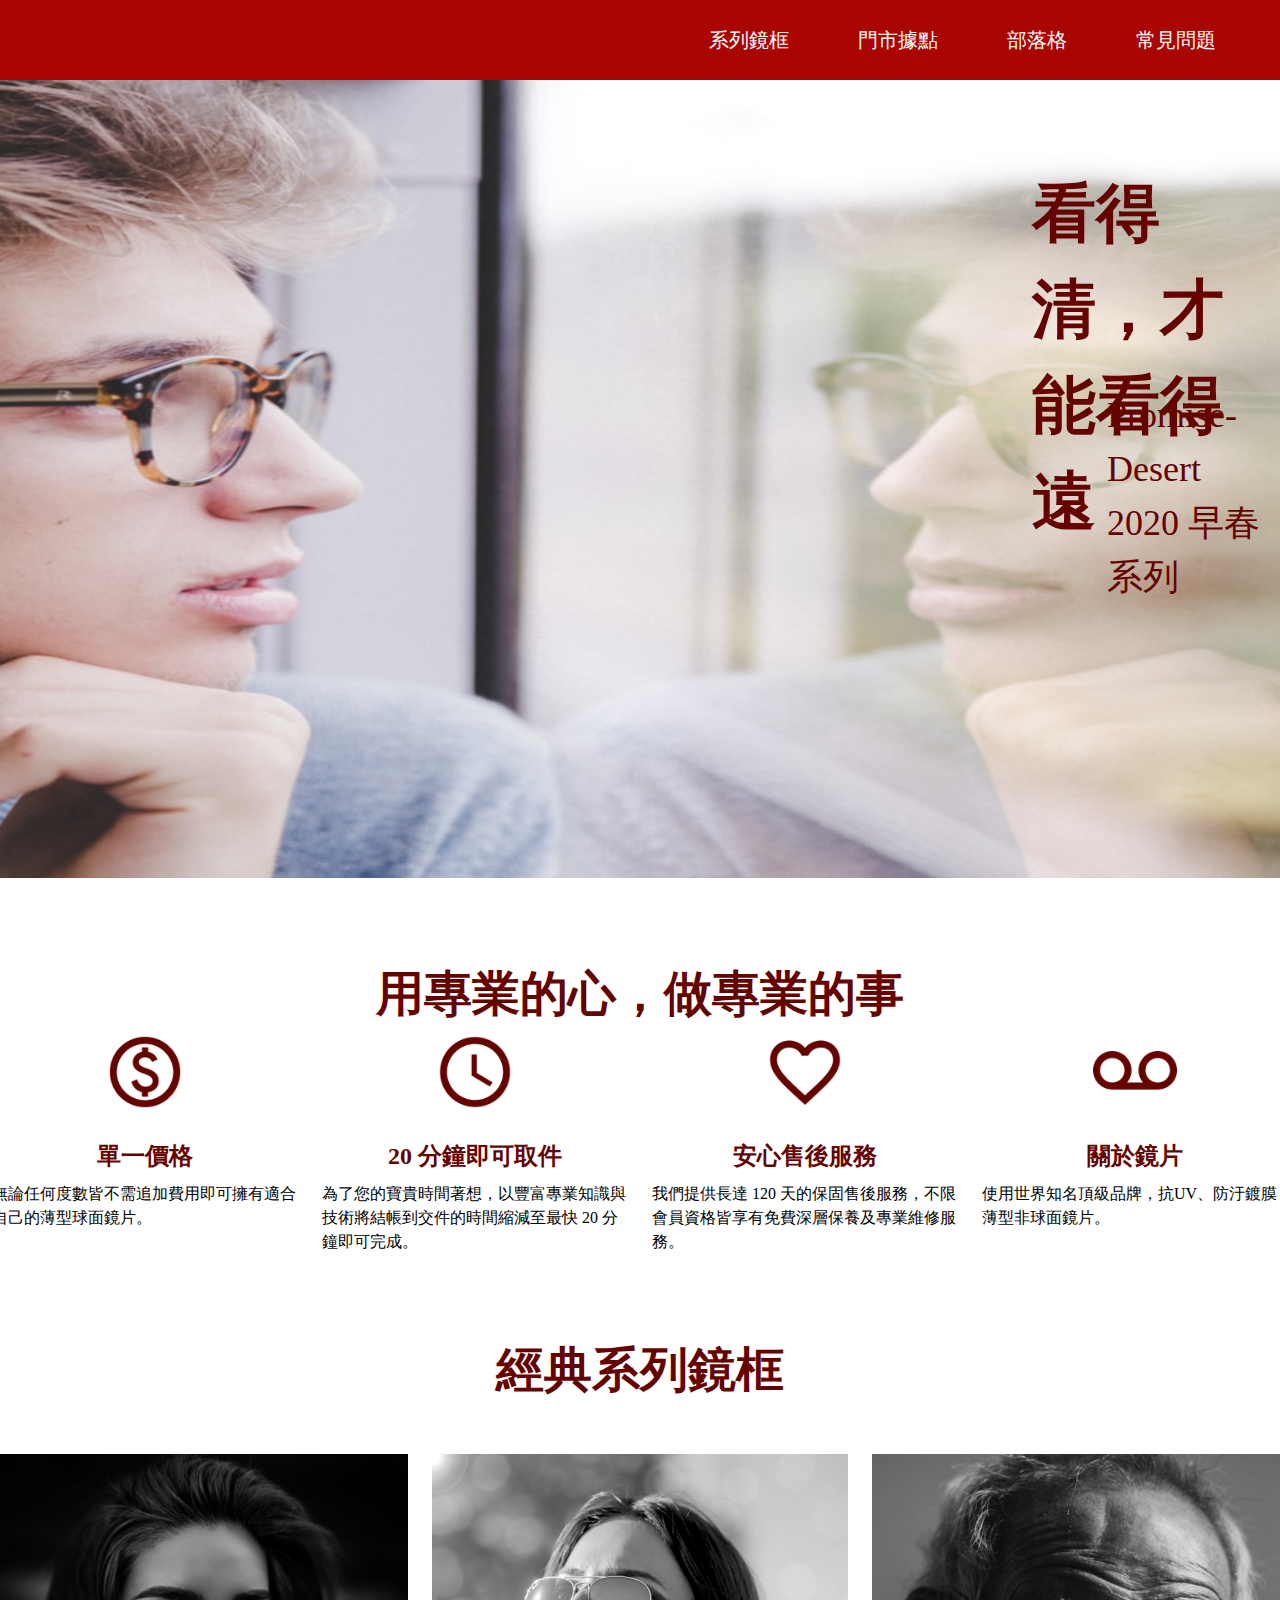
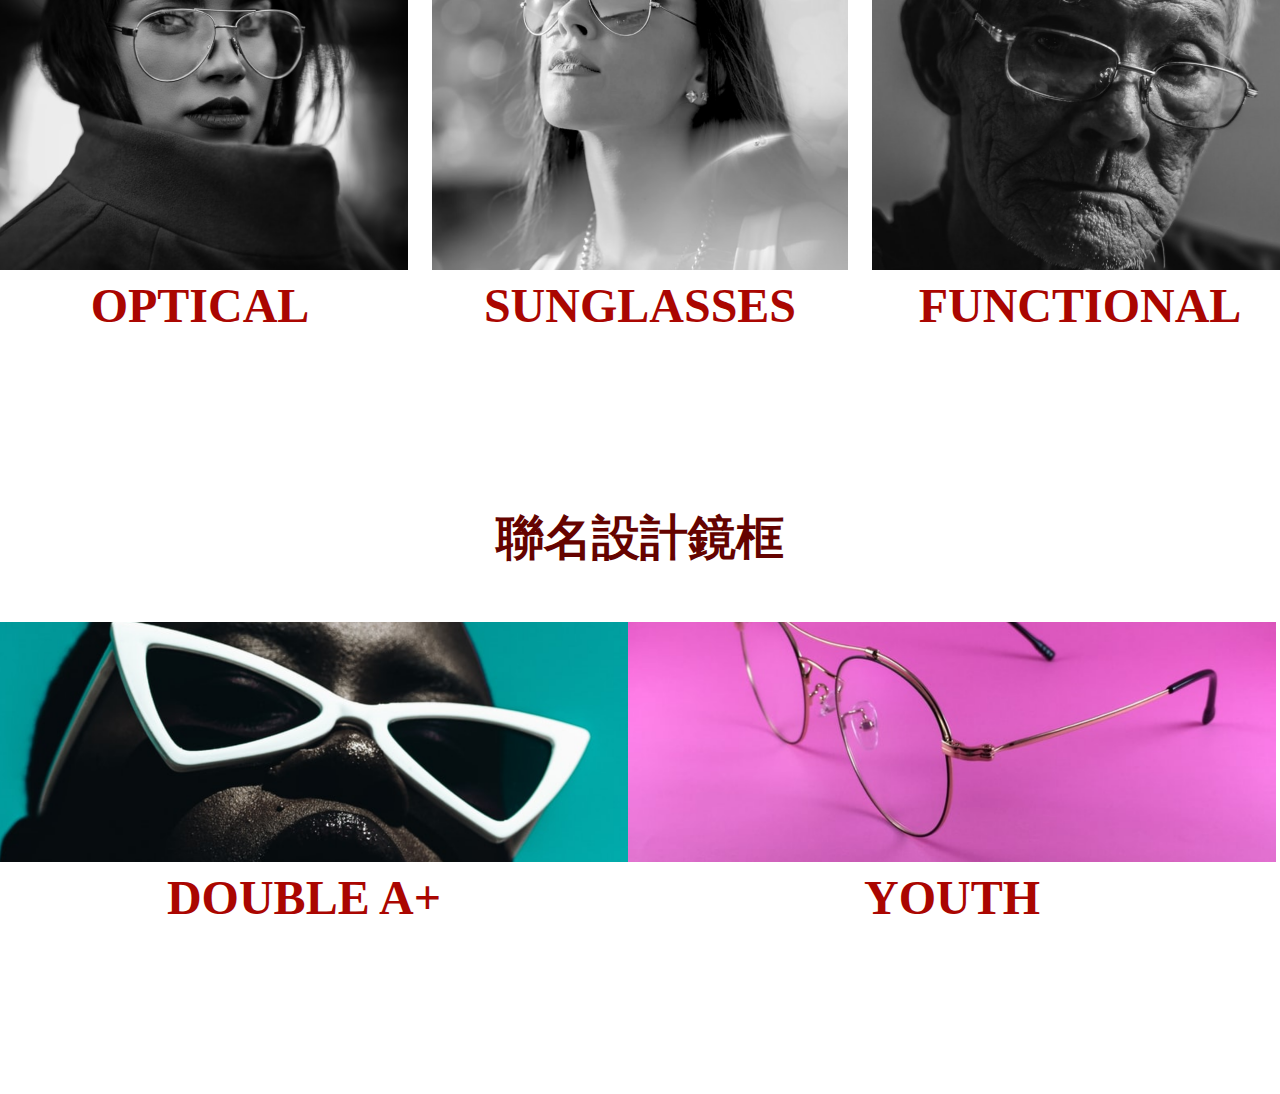
==== index.html @ ea5586e0 "Rename A1093352.html to index.html" ====
<!DOCTYPE html>
<html lang="en">
<head>
    <meta charset="UTF-8">
    <meta http-equiv="X-UA-Compatible" content="IE=edge">
    <meta name="viewport" content="width=device-width, initial-scale=1.0">
    <title>Tablet-Material-Design-Home</title>
    <link rel="stylesheet" href="style.css">
</head>
<body>
    <div class="area1">
        <div class='font1'>
            <p>系列鏡框</p>
            <p>門市據點</p>
            <p>部落格</p>
            <p>常見問題</p>
        </div>    
    </div>
    <div class="area2">
        <img class="img1" src="home-header-sm.png">
        <p class='font2'>Promise-Desert 2020 早春系列</p>
        <p class="font3">看得清，才能看得遠</p>
        <p class="font4">立即購買</p>
    </div>
    <div class="area3">
        <p class="font5">用專業的心，做專業的事</p>
        <div class="area3_1">
            <div class="areabox1">
                <img class="img2" src ="home-section2-1.png">
                <p class="font6">單一價格</p>
                <p class="font7">無論任何度數皆不需追加費用即可擁有適合自己的薄型球面鏡片。</p>
            </div>
            <div class="areabox1">
                <img class="img2" src ="home-section2-2.png">
                <p class="font6">20 分鐘即可取件</p>
                <p class="font7">為了您的寶貴時間著想，以豐富專業知識與技術將結帳到交件的時間縮減至最快 20 分鐘即可完成。</p>
            </div>
            <div class="areabox1">
                <img class="img2" src ="home-section2-3.png">
                <p class="font6">安心售後服務</p>
                <p class="font7">我們提供長達 120 天的保固售後服務，不限會員資格皆享有免費深層保養及專業維修服務。</p>
            </div>
            <div class="areabox1">
                <img class="img2" src ="home-sectioin2-4.png">
                <p class="font6">關於鏡片</p>
                <p class="font7">使用世界知名頂級品牌，抗UV、防汙鍍膜薄型非球面鏡片。</p>
            </div>
        </div>
    <div class="area3">
        <p class="font5">經典系列鏡框</p>
        <div class="area3_1">
            <div class="areabox2">
                <img class="img3" src ="home-section3-1.png">
                <p class="font8">OPTICAL</p>
            </div>
            <div class="areabox2">
                <img class="img3" src ="home-section3-2.png">
                <p class="font8">SUNGLASSES</p>     
            </div>
            <div class="areabox2">
                <img class="img3" src ="home-section3-3.png">
                <p class="font8">FUNCTIONAL</p>
            </div>
        </div>
    </div>
    <div class="area4">
        <p class="font5">聯名設計鏡框</p>
        <div class="area3_1">
            <div class="areabox3">
                <img class="img4" src ="home-section4-1.png">
                <p class="font8">DOUBLE A+</p>
            </div>
            <div class="areabox3">
                <img class="img4" src ="home-section4-2.png">
                <p class="font8">YOUTH</p>     
            </div>
        </div>
    </div>
    </div>
</body>
</html>
---- style.css ----
html, body, div, span, applet, object, iframe,
h1, h2, h3, h4, h5, h6, p, blockquote, pre,
a, abbr, acronym, address, big, cite, code,
del, dfn, em, img, ins, kbd, q, s, samp,
small, strike, strong, sub, sup, tt, var,
b, u, i, center,
dl, dt, dd, ol, ul, li,
fieldset, form, label, legend,
table, caption, tbody, tfoot, thead, tr, th, td,
article, aside, canvas, details, embed, 
figure, figcaption, footer, header, hgroup, 
menu, nav, output, ruby, section, summary,
time, mark, audio, video {
	margin: 0;
	padding: 0;
	border: 0;
	font-size: 100%;
	font: inherit;
	vertical-align: baseline;
}
/* HTML5 display-role reset for older browsers */
article, aside, details, figcaption, figure, 
footer, header, hgroup, menu, nav, section {
	display: block;
}
body {
	line-height: 1;
}
ol, ul {
	list-style: none;
}
blockquote, q {
	quotes: none;
}
blockquote:before, blockquote:after,
q:before, q:after {
	content: '';
	content: none;
}
table {
	border-collapse: collapse;
	border-spacing: 0;
}

.area1{
    background-color: #aa0601;
    display:flex;
    justify-content: flex-end;
	padding-top: 25px;
	padding-bottom: 25px;
}

.box2{
	margin-right: 312px;
}

.font1{
    font-family: '思源黑體 TW';
	font-size: 20px;
	line-height: 30px;
	color: #FFF;
}

.font1 p{
	display:inline;
	padding-right: 64px;
}

.area2{
	display:flex;
	/* flex-direction: column; */
	justify-content: center; 
}

.img1{
	height: 798px;
	width:100%;
	position: relative;
}

.font2{
	color: #650300;
	font-family: '思源黑體 TW';
	font-size: 36px;
	line-height: 54px;
	position: absolute;
	left: 1107px; 
	bottom: 296px;
}

.font3{
	color: #650300;
	font-family: '思源黑體 TW';
	font-size: 64px;
	line-height: 96px;
	font-weight: 600;
	position: absolute;
	left: 1032px; 
	bottom: 350px;
}

.font4{
	color:#FFF;
	font-size: 20px;
	line-height: 30px;
	position: absolute;
	left: 1504px; 
	bottom: 450px;
	width: 80px;
	height: 29px;
	background-color: #aa0601;
}

.area3{
	display: flex;
	flex-direction: column;
	padding-top: 80px;
	align-items: center;
	padding-bottom: 80px;
}

.font5{
	color:#650300;
	font-weight: 600;
	line-height: 72px;
	font-size: 48px;
}
.area3_1{
	display: flex;
	justify-content: center;
	margin-right: 24px;
}

.img2{
	width:83.83px;
	height:83.83px;
	padding-bottom: 24.08px;
}

.areabox1{
	display: flex;
	flex-direction: column;
	width: 306px;
	align-items: center;
	margin-left: 24px;
}

.font6{
	color:#650300;
	font-size: 24px;
	line-height: 36px;
	text-align: center;
	padding-bottom: 8px;
	font-weight: 600;
	font-family: '思源黑體 TW';
}

.font7{
	font-size: 16px;
	line-height: 24px;
	font-family: '思源黑體 TW';
}

.img3{
	margin-top: 48px;
	width: 416px;
	height: 416px;
}

.areabox2{
	display: flex;
	flex-direction: column;
	width: 416px;
	align-items: center;
	margin-left: 24px;
}

.font8{
	color: #aa0601;
	font-size: 48px;
	line-height: 72px;
	font-family: 'Roboto';
	font-weight: 600;
}

.areabox3{
	display: flex;
	flex-direction: column;
	width: 648px;
	align-items: center;
}

.img4{
	margin-top: 48px;
	width: 648px;
	height: 240px;
}

.area4{
	background-image: 'index-bg.png';
	display: flex;
	flex-direction: column;
	padding-top: 80px;
	align-items: center;
	padding-bottom: 80px;
}
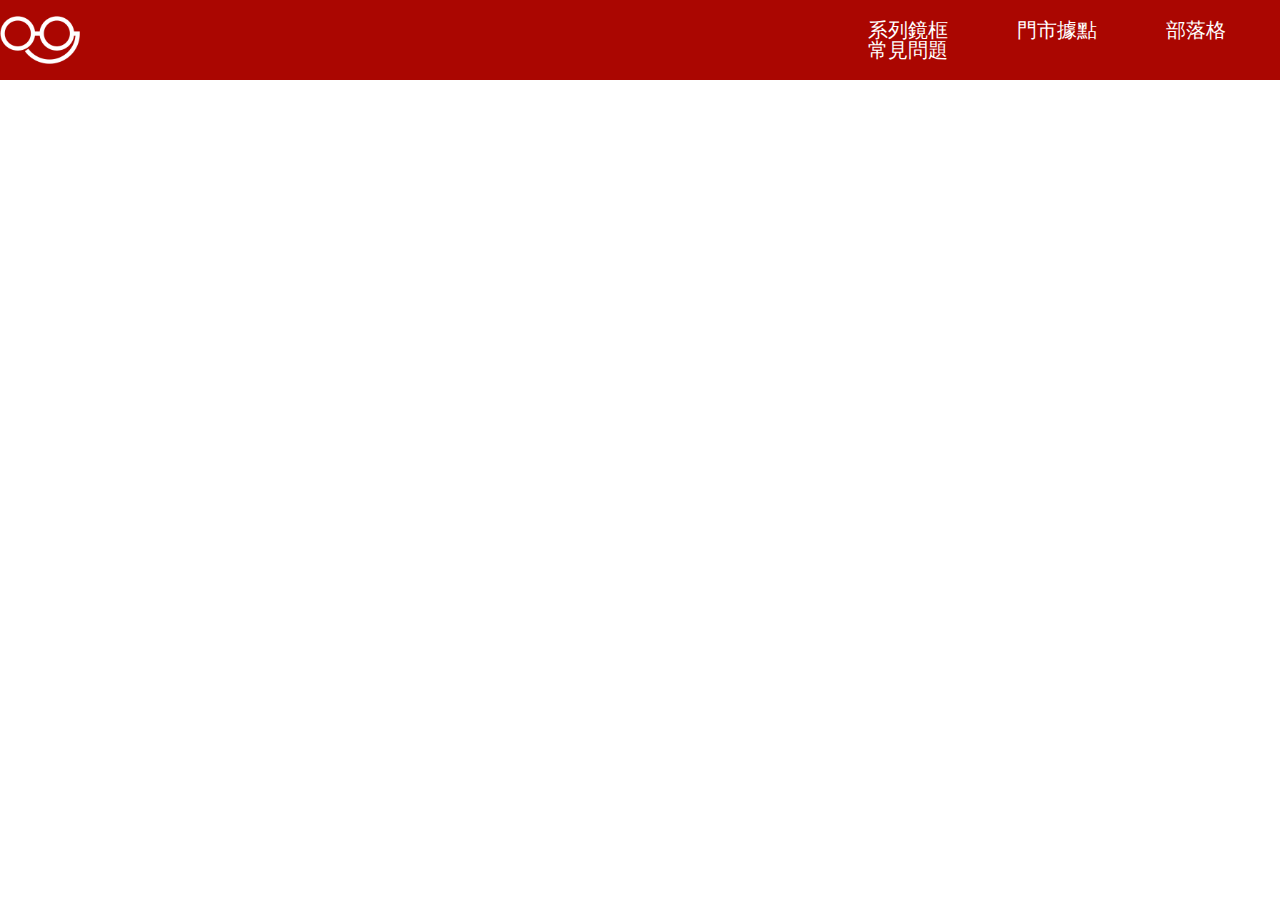
==== commit 0df62444: "update" ====
--- a/index.html
+++ b/index.html
@@ -4,78 +4,23 @@
     <meta charset="UTF-8">
     <meta http-equiv="X-UA-Compatible" content="IE=edge">
     <meta name="viewport" content="width=device-width, initial-scale=1.0">
-    <title>Tablet-Material-Design-Home</title>
+    <title>眼鏡官網</title>
     <link rel="stylesheet" href="style.css">
 </head>
 <body>
-    <div class="area1">
-        <div class='font1'>
-            <p>系列鏡框</p>
-            <p>門市據點</p>
-            <p>部落格</p>
-            <p>常見問題</p>
-        </div>    
-    </div>
-    <div class="area2">
-        <img class="img1" src="home-header-sm.png">
-        <p class='font2'>Promise-Desert 2020 早春系列</p>
-        <p class="font3">看得清，才能看得遠</p>
-        <p class="font4">立即購買</p>
-    </div>
-    <div class="area3">
-        <p class="font5">用專業的心，做專業的事</p>
-        <div class="area3_1">
-            <div class="areabox1">
-                <img class="img2" src ="home-section2-1.png">
-                <p class="font6">單一價格</p>
-                <p class="font7">無論任何度數皆不需追加費用即可擁有適合自己的薄型球面鏡片。</p>
-            </div>
-            <div class="areabox1">
-                <img class="img2" src ="home-section2-2.png">
-                <p class="font6">20 分鐘即可取件</p>
-                <p class="font7">為了您的寶貴時間著想，以豐富專業知識與技術將結帳到交件的時間縮減至最快 20 分鐘即可完成。</p>
-            </div>
-            <div class="areabox1">
-                <img class="img2" src ="home-section2-3.png">
-                <p class="font6">安心售後服務</p>
-                <p class="font7">我們提供長達 120 天的保固售後服務，不限會員資格皆享有免費深層保養及專業維修服務。</p>
-            </div>
-            <div class="areabox1">
-                <img class="img2" src ="home-sectioin2-4.png">
-                <p class="font6">關於鏡片</p>
-                <p class="font7">使用世界知名頂級品牌，抗UV、防汙鍍膜薄型非球面鏡片。</p>
+   <div class="wrap">
+        <div class="area1">
+            <div class="area1_box">
+                <img src="img/logo-white.png">
+                <ul>
+                    <li>系列鏡框</li>
+                    <li>門市據點</li>
+                    <li>部落格</li>
+                    <li>常見問題</li>
+                </ul>
             </div>
         </div>
-    <div class="area3">
-        <p class="font5">經典系列鏡框</p>
-        <div class="area3_1">
-            <div class="areabox2">
-                <img class="img3" src ="home-section3-1.png">
-                <p class="font8">OPTICAL</p>
-            </div>
-            <div class="areabox2">
-                <img class="img3" src ="home-section3-2.png">
-                <p class="font8">SUNGLASSES</p>     
-            </div>
-            <div class="areabox2">
-                <img class="img3" src ="home-section3-3.png">
-                <p class="font8">FUNCTIONAL</p>
-            </div>
-        </div>
-    </div>
-    <div class="area4">
-        <p class="font5">聯名設計鏡框</p>
-        <div class="area3_1">
-            <div class="areabox3">
-                <img class="img4" src ="home-section4-1.png">
-                <p class="font8">DOUBLE A+</p>
-            </div>
-            <div class="areabox3">
-                <img class="img4" src ="home-section4-2.png">
-                <p class="font8">YOUTH</p>     
-            </div>
-        </div>
-    </div>
-    </div>
+   </div>
 </body>
-</html>
+
+</html>--- a/style.css
+++ b/style.css
@@ -42,165 +42,76 @@
 	border-spacing: 0;
 }
 
+img{
+	width: 100%;
+	height: auto;
+}
+
+@font-face{
+    font-family: NotoSansTC-Regular;
+    src: url('/font/NotoSansTC-Regular.otf');
+}
+
+@font-face{
+    font-family: NotoSansTC-Bold;
+    src: url('/font/NotoSansTC-Bold.otf');
+}
+
+@font-face{
+    font-family: NotoSansTC-Medium;
+    src: url('/font/NotoSansTC-Medium.otf');
+}
+
+@font-face{
+    font-family: Roboto-BlackItalic;
+    src: url('/font/Roboto-BlackItalic.ttf');
+}
+
+.wrap{
+	max-width: 100%;
+    display: flex;
+    flex-direction: column;
+}
+
+@media (max-width: 768px) {
+	.area1 img{
+        padding-right: 124px;
+    }
+}
+
+@media (max-width: 365px) {
+    .img1{
+		background: url(home-header-sm.png);
+	}
+    .area1_box{
+        display:none;
+    }
+}
+
 .area1{
     background-color: #aa0601;
+	font-family: NotoSansTC-Regular;
+    font-size:20px;
     display:flex;
-    justify-content: flex-end;
-	padding-top: 25px;
-	padding-bottom: 25px;
+    align-items: center;
+    justify-content: center;
+    color:#FFF;
+    height: 80px;
 }
 
-.box2{
-	margin-right: 312px;
+.area1_box{
+    display:flex;
+    justify-content: space-between;
+    align-items: center;
 }
 
-.font1{
-    font-family: '思源黑體 TW';
-	font-size: 20px;
-	line-height: 30px;
-	color: #FFF;
+.area1 li{
+    display: inline;
+    padding-left: 64px;
 }
 
-.font1 p{
-	display:inline;
-	padding-right: 64px;
-}
-
-.area2{
-	display:flex;
-	/* flex-direction: column; */
-	justify-content: center; 
-}
-
-.img1{
-	height: 798px;
-	width:100%;
-	position: relative;
-}
-
-.font2{
-	color: #650300;
-	font-family: '思源黑體 TW';
-	font-size: 36px;
-	line-height: 54px;
-	position: absolute;
-	left: 1107px; 
-	bottom: 296px;
-}
-
-.font3{
-	color: #650300;
-	font-family: '思源黑體 TW';
-	font-size: 64px;
-	line-height: 96px;
-	font-weight: 600;
-	position: absolute;
-	left: 1032px; 
-	bottom: 350px;
-}
-
-.font4{
-	color:#FFF;
-	font-size: 20px;
-	line-height: 30px;
-	position: absolute;
-	left: 1504px; 
-	bottom: 450px;
-	width: 80px;
-	height: 29px;
-	background-color: #aa0601;
-}
-
-.area3{
-	display: flex;
-	flex-direction: column;
-	padding-top: 80px;
-	align-items: center;
-	padding-bottom: 80px;
-}
-
-.font5{
-	color:#650300;
-	font-weight: 600;
-	line-height: 72px;
-	font-size: 48px;
-}
-.area3_1{
-	display: flex;
-	justify-content: center;
-	margin-right: 24px;
-}
-
-.img2{
-	width:83.83px;
-	height:83.83px;
-	padding-bottom: 24.08px;
-}
-
-.areabox1{
-	display: flex;
-	flex-direction: column;
-	width: 306px;
-	align-items: center;
-	margin-left: 24px;
-}
-
-.font6{
-	color:#650300;
-	font-size: 24px;
-	line-height: 36px;
-	text-align: center;
-	padding-bottom: 8px;
-	font-weight: 600;
-	font-family: '思源黑體 TW';
-}
-
-.font7{
-	font-size: 16px;
-	line-height: 24px;
-	font-family: '思源黑體 TW';
-}
-
-.img3{
-	margin-top: 48px;
-	width: 416px;
-	height: 416px;
-}
-
-.areabox2{
-	display: flex;
-	flex-direction: column;
-	width: 416px;
-	align-items: center;
-	margin-left: 24px;
-}
-
-.font8{
-	color: #aa0601;
-	font-size: 48px;
-	line-height: 72px;
-	font-family: 'Roboto';
-	font-weight: 600;
-}
-
-.areabox3{
-	display: flex;
-	flex-direction: column;
-	width: 648px;
-	align-items: center;
-}
-
-.img4{
-	margin-top: 48px;
-	width: 648px;
-	height: 240px;
-}
-
-.area4{
-	background-image: 'index-bg.png';
-	display: flex;
-	flex-direction: column;
-	padding-top: 80px;
-	align-items: center;
-	padding-bottom: 80px;
+.area1 img{
+    width: 80px;
+    height: 48.57px;
+    padding-right: 724px;
 }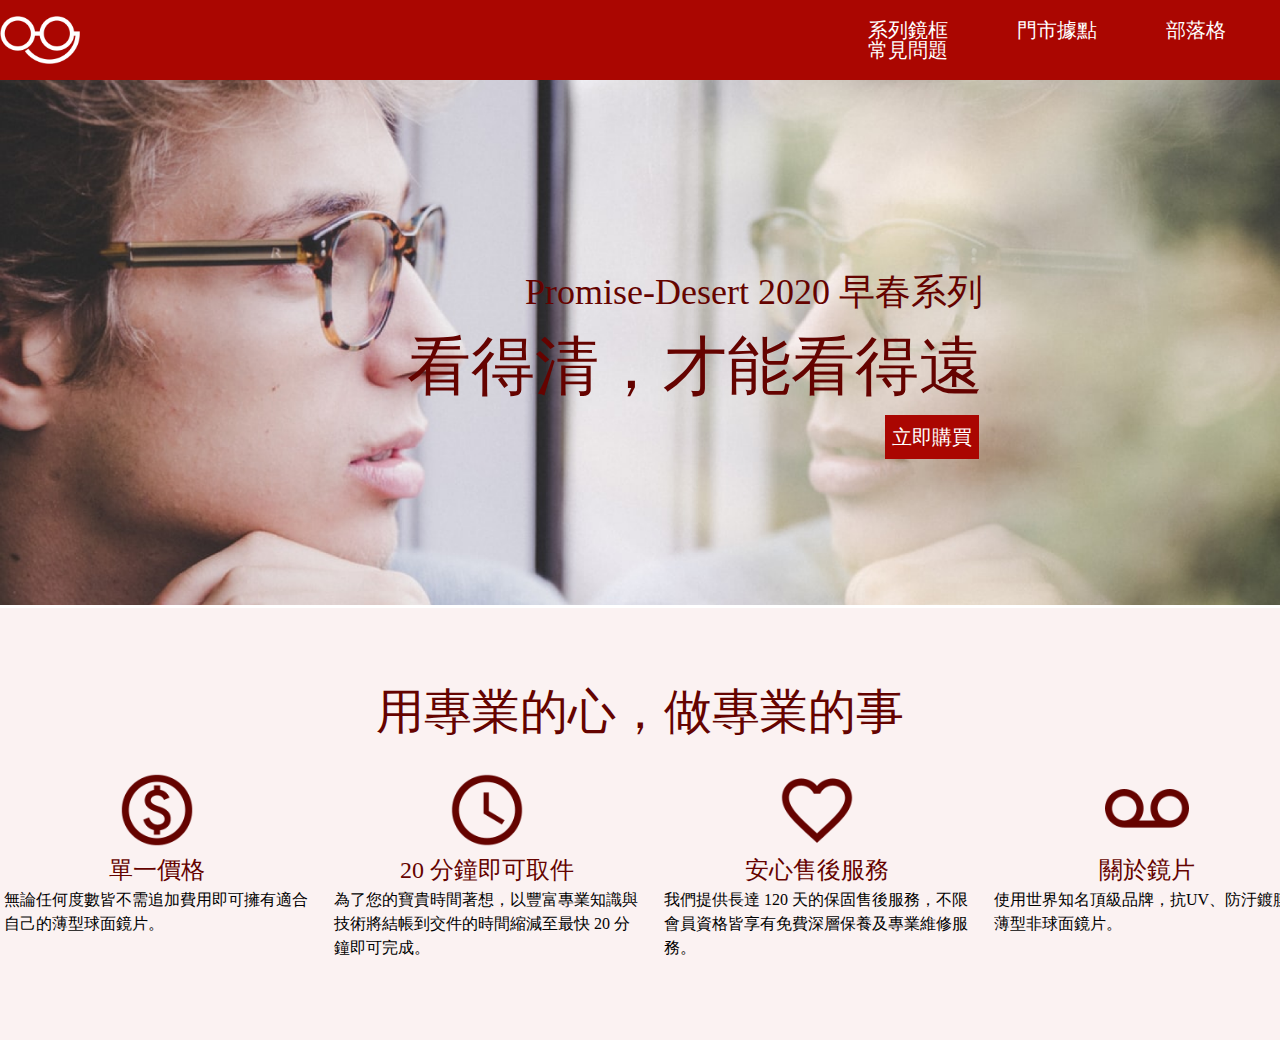
==== commit ee33d6ab: "update" ====
--- a/index.html
+++ b/index.html
@@ -20,6 +20,53 @@
                 </ul>
             </div>
         </div>
+        <div class="home_header">
+            <img src="img/home-header.png">
+            <div class="header_textBox">
+                <ul>
+                    <li class="font1">Promise-Desert 2020 早春系列</li>
+                    <li class="font2">看得清，才能看得遠</li>
+                    <li class="font3">立即購買</li>
+                </ul>
+            </div>
+        </div>
+        <div class="area2">
+            <p class="title">用專業的心，做專業的事</p> 
+            <ul>
+                <div class="area2_box">
+                    <li>
+                        <div class="area2_sBox"> 
+                            <img src='img/home-section2-1.png'>
+                            <p class="title">單一價格</p>
+                            <p class="discription">無論任何度數皆不需追加費用即可擁有適合自己的薄型球面鏡片。</p>
+                        </div>  
+                    </li>
+                    <li>
+                        <div class="area2_sBox"> 
+                            <img src='img/home-section2-2.png'>
+                            <p class="title">20 分鐘即可取件</p>
+                            <p class="discription">為了您的寶貴時間著想，以豐富專業知識與技術將結帳到交件的時間縮減至最快 20 分鐘即可完成。</p>
+                        </div>
+                    </li>
+                    <li>
+                        <div class="area2_sBox"> 
+                            <img src='img/home-section2-3.png'>
+                            <p class="title">安心售後服務</p>
+                            <p class="discription">我們提供長達 120 天的保固售後服務，不限會員資格皆享有免費深層保養及專業維修服務。</p> 
+                        </div>
+                    </li>
+                    <li>
+                        <div class="area2_sBox"> 
+                            <img src='img/home-section2-4.png'>
+                            <p class="title">關於鏡片</p>
+                            <p class="discription">使用世界知名頂級品牌，抗UV、防汙鍍膜薄型非球面鏡片。</p> 
+                        </div>
+                    </li>
+                </div>
+            </ul>
+        </div>
+
+
    </div>
 </body>
 
--- a/style.css
+++ b/style.css
@@ -71,28 +71,34 @@
 	max-width: 100%;
     display: flex;
     flex-direction: column;
+    margin: auto 0;
 }
 
 @media (max-width: 768px) {
 	.area1 img{
         padding-right: 124px;
     }
+    .area1_box li{
+        display:none;
+    }
 }
 
 @media (max-width: 365px) {
     .img1{
 		background: url(home-header-sm.png);
 	}
-    .area1_box{
+    .area1_box li{
         display:none;
     }
 }
 
 .area1{
+    width: 100%;
     background-color: #aa0601;
 	font-family: NotoSansTC-Regular;
     font-size:20px;
     display:flex;
+    flex-direction: row;
     align-items: center;
     justify-content: center;
     color:#FFF;
@@ -114,4 +120,98 @@
     width: 80px;
     height: 48.57px;
     padding-right: 724px;
-}+}
+
+.home_header{
+    position: relative;
+}
+
+.header_textBox{
+    position: absolute;
+    color: #FFF;
+    top:35%;
+    right: 23.21%;
+    text-align: end;
+}
+
+.header_textBox .font1{
+	font-family: NotoSansTC-Regular;
+    font-size: 36px;
+    color:#650300;
+    line-height: 54px;
+}
+
+.header_textBox .font2{
+    font-family: NotoSansTC-Bold;
+    font-size:64px;
+    line-height: 96px;
+    color:#650300;
+}
+
+.font3{
+    font-family: NotoSansTC-Medium;
+    font-size:20px;
+    line-height: 30px;
+    color:#FFF;
+    border: 1px solid #AA0601;
+    width:fit-content;
+    background-color: #AA0601;
+    padding: 6px;
+    margin-left:83%
+}
+
+.title{
+    font-family: NotoSansTC-Bold;
+    color:#650300;
+    font-size:48px;
+}
+
+.area2{
+    background-color: #FBF2F2;
+    display: flex;
+    flex-direction: column;
+    justify-content: center;
+    align-items: center;
+    padding-top: 80px;
+    padding-bottom: 80px;
+}
+
+.area2 li{
+    display: inline;
+}
+
+.area2_box{
+    display: flex;
+    justify-content: center;
+    padding-left: 312px;
+    padding-right: 312px;
+}
+
+.area2_sBox{
+    display: flex;
+    flex-direction: column;
+    align-items: center;
+    margin-left: 24px;
+    width: 306px;
+}
+
+.area2 ul{
+    padding-top: 32.08px;
+}
+
+.area2_sBox img{
+    width: 83.83px;
+    height: 83.83px;
+}
+
+.area2_sBox .title{
+    font-size: 24px;
+    line-height: 36px;
+}
+
+.discription{
+    font-family: NotoSansTC-Regular;
+    font-size: 16px;
+    line-height: 24px;
+}
+
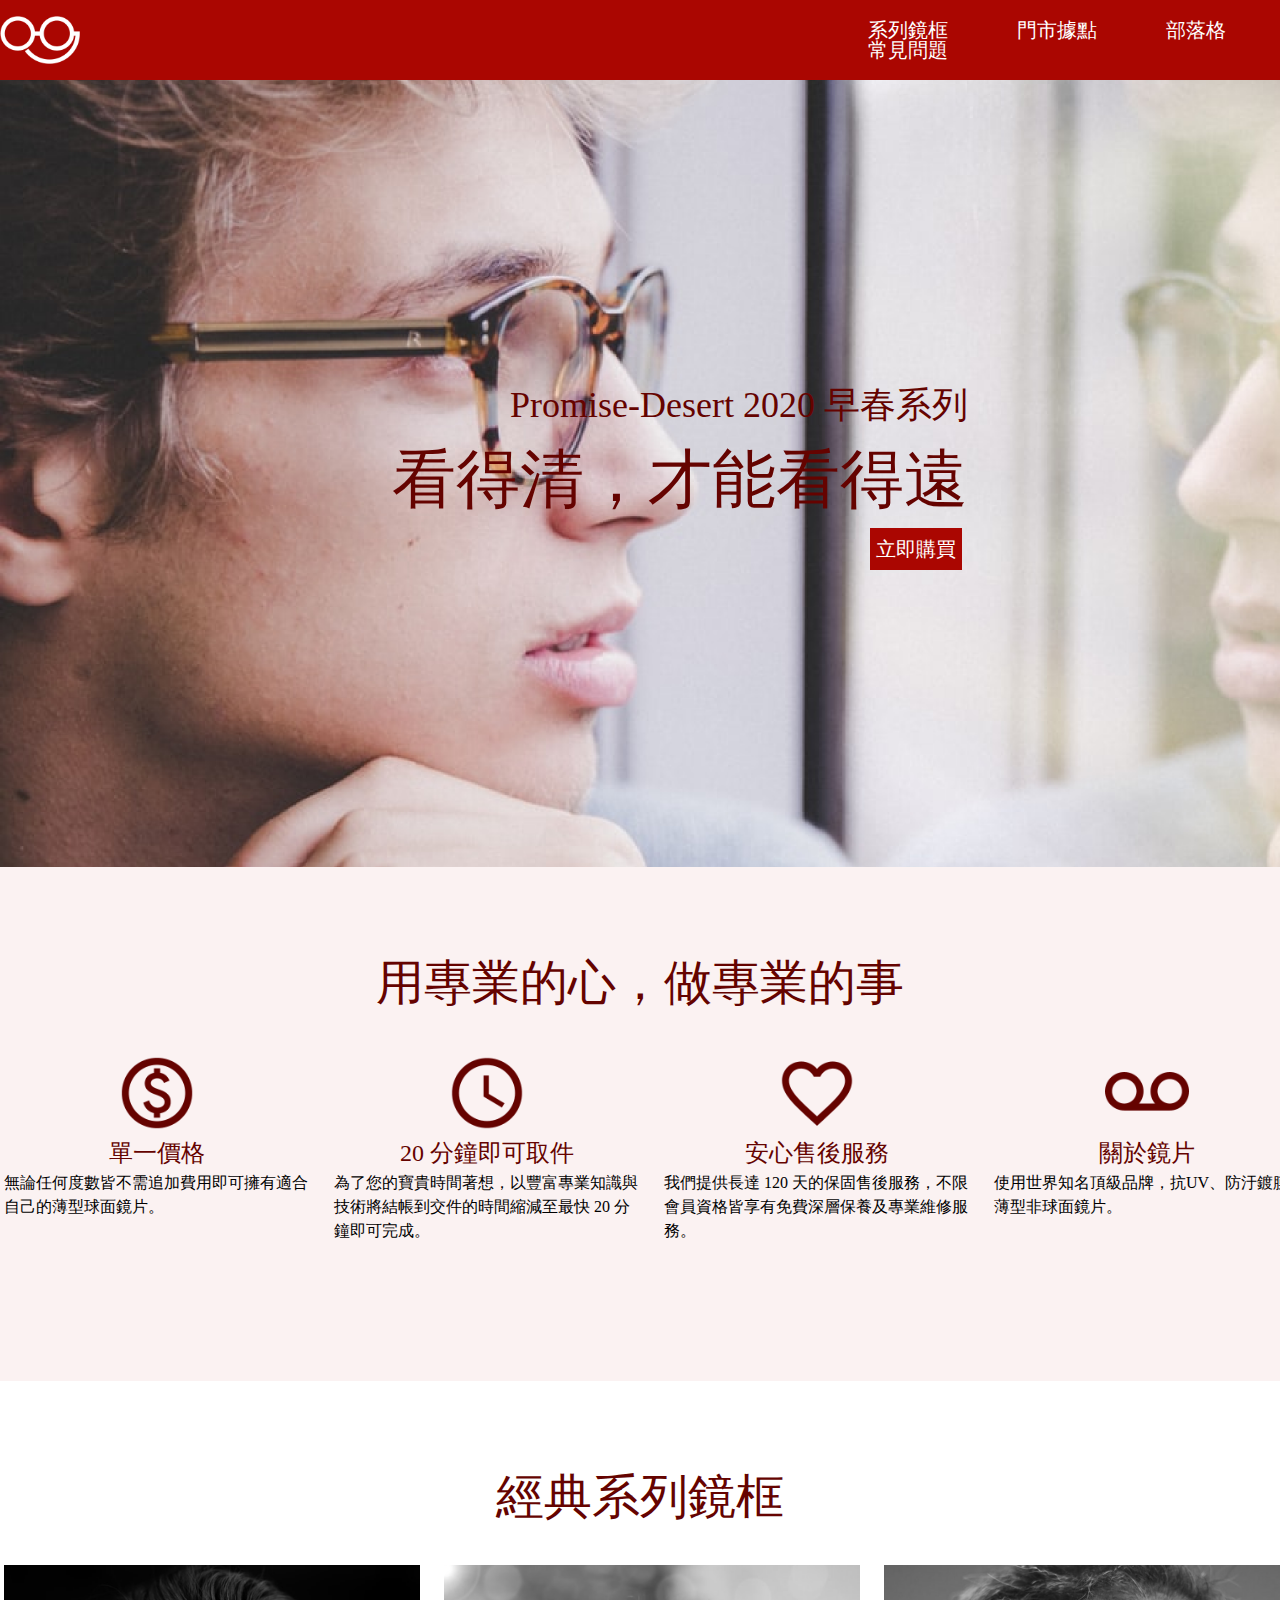
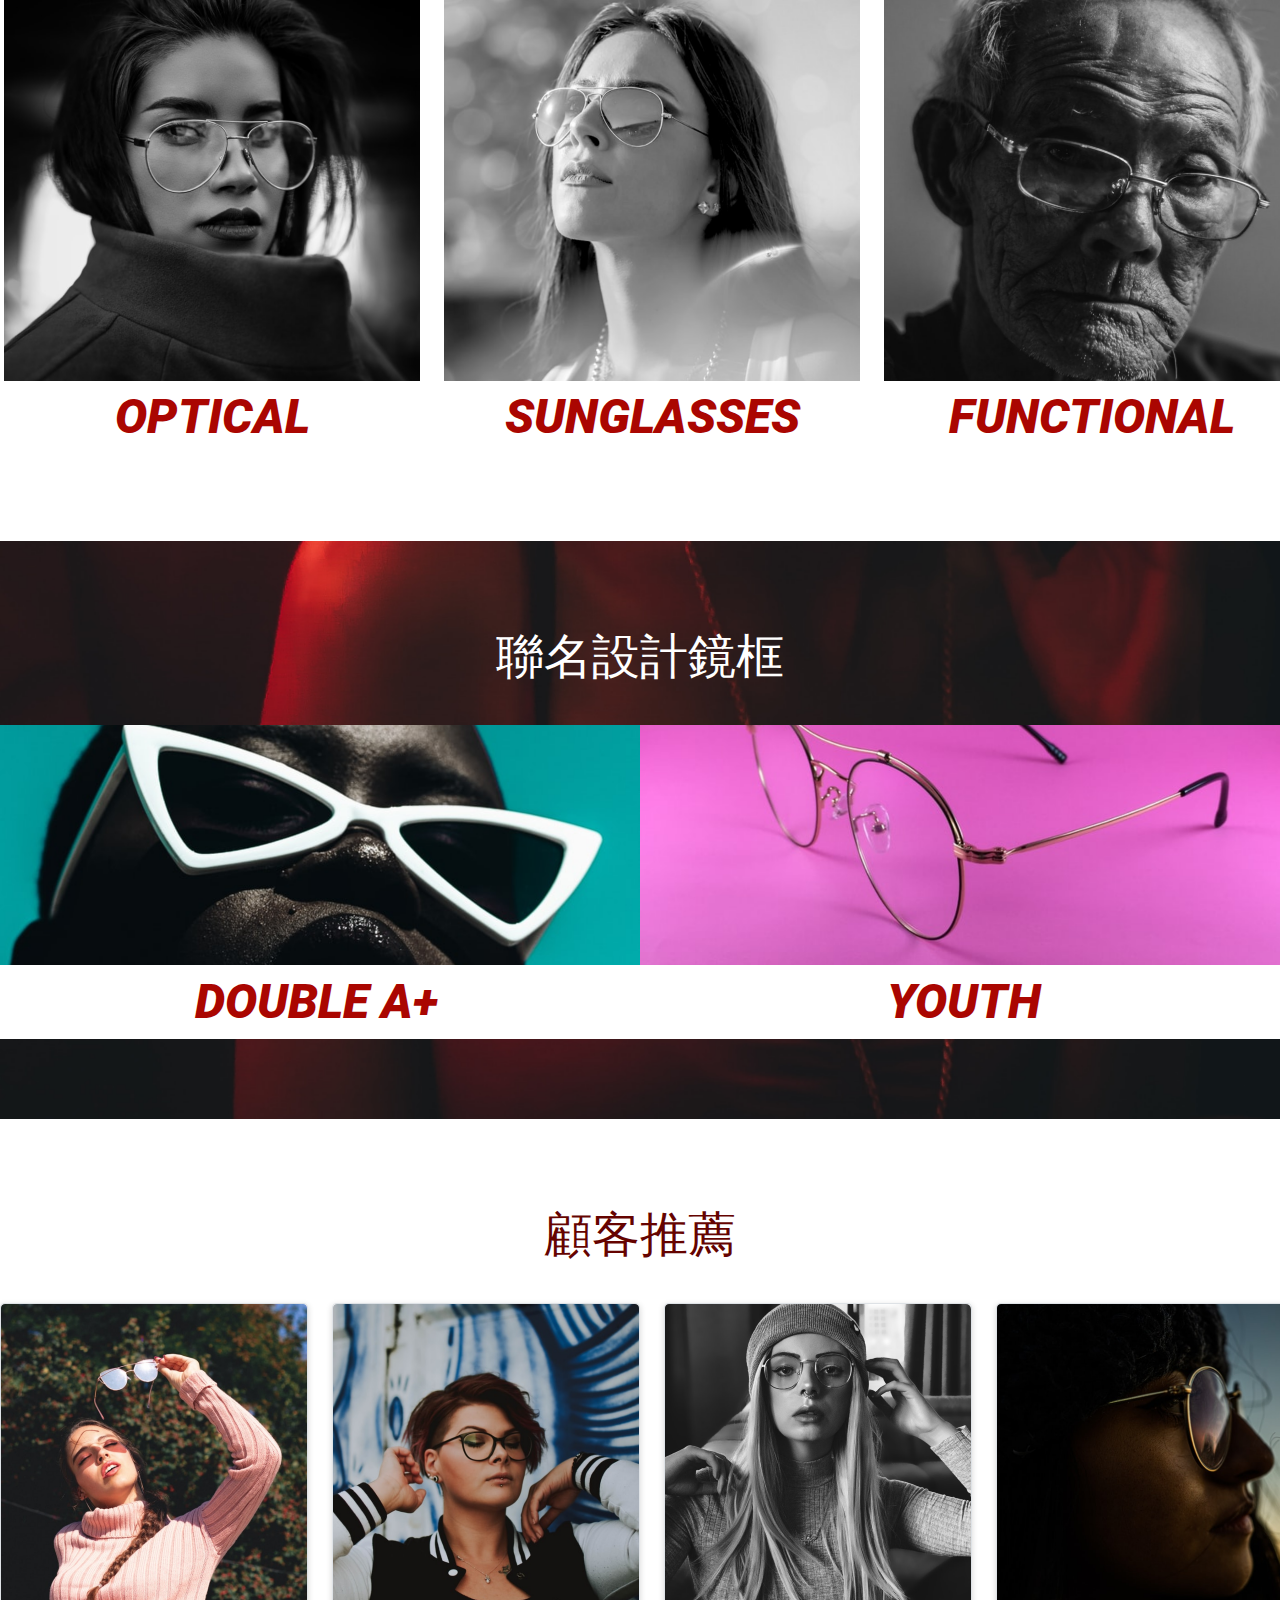
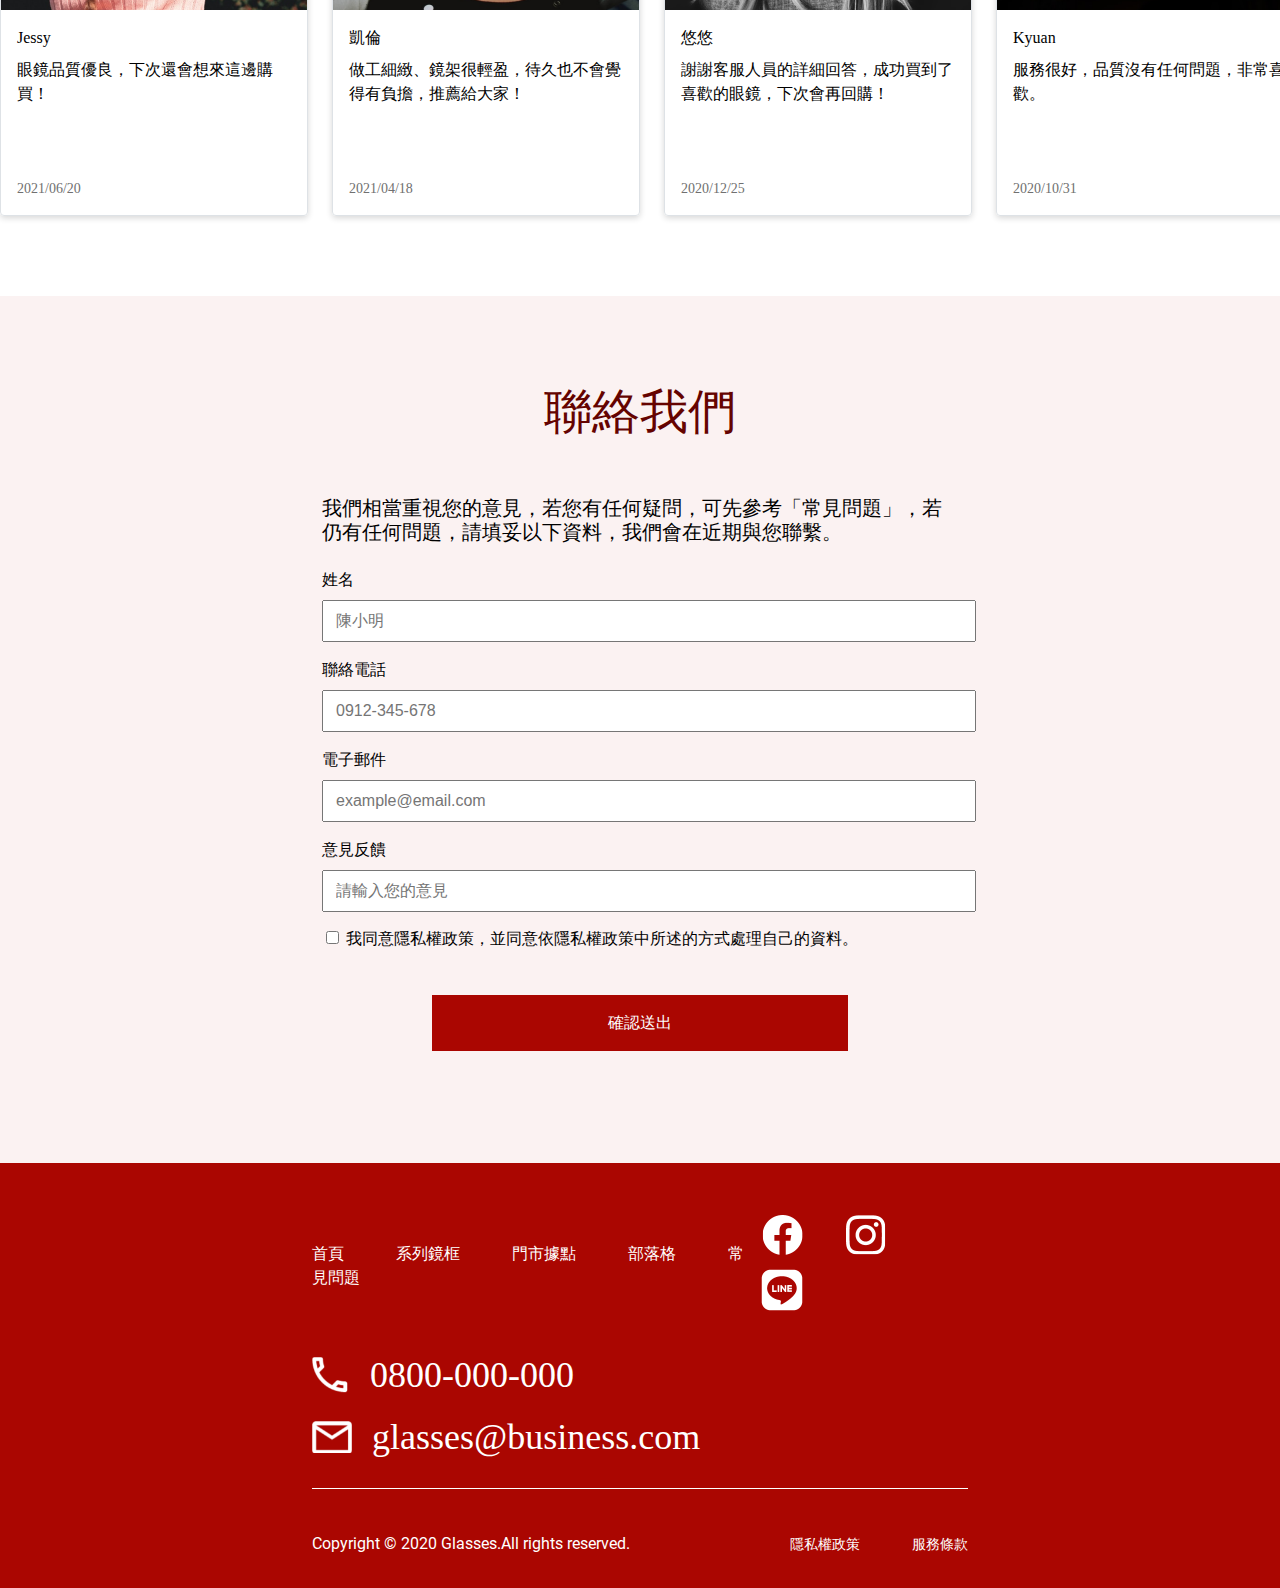
==== commit 3453b03b: "update" ====
--- a/index.html
+++ b/index.html
@@ -21,8 +21,7 @@
             </div>
         </div>
         <div class="home_header">
-            <img src="img/home-header.png">
-            <div class="header_textBox">
+            <div class="textBox">
                 <ul>
                     <li class="font1">Promise-Desert 2020 早春系列</li>
                     <li class="font2">看得清，才能看得遠</li>
@@ -63,10 +62,179 @@
                         </div>
                     </li>
                 </div>
+            </ul> 
+        </div>
+        <div class="area3">
+            <p class="title">經典系列鏡框</p> 
+            <ul>
+                <div class="area2_box">
+                    <li>
+                        <div class="area3_sBox"> 
+                            <img src='img/home-section3-1.png'>
+                            <p class="title">OPTICAL</p>
+                        </div>  
+                    </li>
+                    <li>
+                        <div class="area3_sBox"> 
+                            <img src='img/home-section3-2.png'>
+                            <p class="title">SUNGLASSES</p>
+                        </div>
+                    </li>
+                    <li>
+                        <div class="area3_sBox"> 
+                            <img src='img/home-section3-3.png'>
+                            <p class="title">FUNCTIONAL</p>
+                        </div>
+                    </li>
+                </div>
+            </ul> 
+        </div>
+        <div class="area4">
+            <p class="title">聯名設計鏡框</p> 
+            <ul>
+                <div class="area2_box">
+                    <li>
+                        <div class="area4_sBox"> 
+                            <img src='img/home-section4-1.png'>
+                            <p class="title">DOUBLE A+</p>
+                        </div>  
+                    </li>
+                    <li>
+                        <div class="area4_sBox"> 
+                            <img src='img/home-section4-2.png'>
+                            <p class="title">YOUTH</p>
+                        </div>
+                    </li>
+                </div>
             </ul>
-        </div>
-
-
+           
+        </div>
+        <div class="area5">
+            <p class="title">顧客推薦</p> 
+            <ul>
+                <div class="area2_box">
+                    <li>
+                        <div class="area5_sBox"> 
+                            <img src='img/home-section5-1.png'>
+                            <div class="box">
+                                <p class="customer">Jessy</p>
+                                <p class="discription">眼鏡品質優良，下次還會想來這邊購買！</p>
+                                <p class="date">2021/06/20</p>
+                            </div>
+                        </div>  
+                    </li>
+                    <li>
+                        <div class="area5_sBox"> 
+                            <img src='img/home-section5-2.png'>
+                            <div class="box">
+                                <p class="customer">凱倫</p>
+                                <p class="discription">做工細緻、鏡架很輕盈，待久也不會覺得有負擔，推薦給大家！</p>
+                                <p class="date">2021/04/18</p>
+                            </div>
+                        </div>
+                    </li>
+                    <li>
+                        <div class="area5_sBox"> 
+                            <img src='img/home-section5-3.png'>
+                            <div class="box">
+                                <p class="customer">悠悠</p>
+                                <p class="discription">謝謝客服人員的詳細回答，成功買到了喜歡的眼鏡，下次會再回購！</p> 
+                                <p class="date">2020/12/25</p>
+                            </div>
+                        </div>
+                    </li>
+                    <li>
+                        <div class="area5_sBox"> 
+                            <img src='img/home-section5-4.png'>
+                            <div class="box">
+                                <p class="customer">Kyuan</p>
+                                <p class="discription">服務很好，品質沒有任何問題，非常喜歡。</p> 
+                                <p class="date">2020/10/31</p>
+                            </div>
+                        </div>
+                    </li>
+                </div>
+            </ul> 
+        </div>
+        <div class="area6">
+            <div class="box">
+                <ul>
+                    <li>
+                        <p class="title">聯絡我們</p>
+                    </li>
+                    <li>
+                        <p class="discription">我們相當重視您的意見，若您有任何疑問，可先參考「常見問題」，若仍有任何問題，請填妥以下資料，我們會在近期與您聯繫。</p>
+                    </li>
+                    <li>
+                        <div>
+                            <span>姓名</span>
+                            <input type="text" name="name" placeholder="陳小明">
+                        </div>
+                        <div>
+                            <span>聯絡電話</span>
+                            <input type="text" name="tel" placeholder="0912-345-678">
+                        </div>
+                        <div>
+                            <span>電子郵件</span>
+                            <input type="text" name="email" placeholder="example@email.com">
+                        </div>
+                        <div>
+                            <span>意見反饋</span>
+                            <input type="text" name="feedback" placeholder="請輸入您的意見"></textarea>
+                        </div>
+                    </li>
+                    <li>
+                        <input type="checkbox" name="privacy" id="privacy" value="checked">
+                        <label for='privacy'>我同意隱私權政策，並同意依隱私權政策中所述的方式處理自己的資料。</label>
+                    </li>
+                    <li>
+                        <div class='box2'>
+                            <button type="submit">確認送出</button>
+                        </div>
+                    </li>
+                </ul>
+            </div>
+        </div>
+        <div class="area7">
+            <div class="box1">
+                <div>
+                    <ul>
+                        <li>首頁</li>
+                        <li>系列鏡框</li>
+                        <li>門市據點</li>
+                        <li>部落格</li>
+                        <li>常見問題</li>
+                    </ul>
+                    <ul>
+                        <li class="li2"><img src="img/ic-social-fb.png"></li>
+                        <li class="li2"><img src="img/ic_social_ig.png"></li>
+                        <li class="li2"><img src="img/ic_social_line.png"></li>
+                    </ul>
+                </div>
+            </div>
+            <div class="box2">
+                <ul>
+                    <li class="li3">
+                        <div>
+                            <img src="img/phone.png">
+                            <p>0800-000-000</p>
+                        </div>
+                    <li class="li4">
+                        <div>
+                            <img src="img/email.png">
+                            <p>glasses@business.com</p>
+                        </div>
+                    </li>
+                </ul>
+            </div>
+            <div class="box3">
+                <p class="t1">Copyright © 2020 Glasses.All rights reserved.</p>
+                <div>
+                    <p>隱私權政策</p>
+                    <p>服務條款</p>
+                </div>
+            </div>
+        </div>
    </div>
 </body>
 
--- a/style.css
+++ b/style.css
@@ -67,12 +67,23 @@
     src: url('/font/Roboto-BlackItalic.ttf');
 }
 
+@font-face{
+    font-family: Roboto-Regular;
+    src: url('/font/Roboto-Regular.ttf');
+}
+
 .wrap{
-	max-width: 100%;
+	width: 100%;
     display: flex;
     flex-direction: column;
     margin: auto 0;
 }
+/* 
+@media (min-width: 1080px) {
+    .wrap{
+        width: 100%;
+    }
+} */
 
 @media (max-width: 768px) {
 	.area1 img{
@@ -123,25 +134,32 @@
 }
 
 .home_header{
-    position: relative;
-}
-
-.header_textBox{
-    position: absolute;
-    color: #FFF;
-    top:35%;
-    right: 23.21%;
+    background: url("img/home-header.png");
+    background-repeat: no-repeat;
+    background-size: cover;
+    display: flex;
+    flex-direction: column;
+    justify-content: center;
     text-align: end;
-}
-
-.header_textBox .font1{
+    width: 100%;
+    height: 787px;
+}
+
+.textBox{
+    margin-right: 312px;
+    display: flex;
+    flex-direction: column;
+    align-items:flex-end;
+}
+
+.font1{
 	font-family: NotoSansTC-Regular;
     font-size: 36px;
     color:#650300;
     line-height: 54px;
 }
 
-.header_textBox .font2{
+.font2{
     font-family: NotoSansTC-Bold;
     font-size:64px;
     line-height: 96px;
@@ -153,17 +171,18 @@
     font-size:20px;
     line-height: 30px;
     color:#FFF;
-    border: 1px solid #AA0601;
-    width:fit-content;
+    border: none;
     background-color: #AA0601;
     padding: 6px;
-    margin-left:83%
+    width: fit-content;
+    margin-left: 83%;
 }
 
 .title{
     font-family: NotoSansTC-Bold;
     color:#650300;
     font-size:48px;
+    line-height: 72px;
 }
 
 .area2{
@@ -183,8 +202,6 @@
 .area2_box{
     display: flex;
     justify-content: center;
-    padding-left: 312px;
-    padding-right: 312px;
 }
 
 .area2_sBox{
@@ -193,9 +210,10 @@
     align-items: center;
     margin-left: 24px;
     width: 306px;
-}
-
-.area2 ul{
+    height: 250px;
+}
+
+.area2 ul, .area3 ul, .area4 ul, .area5 ul{
     padding-top: 32.08px;
 }
 
@@ -215,3 +233,272 @@
     line-height: 24px;
 }
 
+.area3{
+    padding-top: 80px;
+    padding-bottom: 80px;
+    text-align: center;
+}
+
+.area3_sBox{
+    display: flex;
+    flex-direction: column;
+    padding-bottom: 8px;
+    align-items: center;
+    margin-left: 24px;
+}
+
+.area3_sBox img{
+    width: 416px;
+    height: 416px;
+}
+
+.area3_sBox .title{
+    color:#AA0601;
+    line-height: 72px;
+    font-family: Roboto-BlackItalic;
+}
+
+.area4{
+    background-image: url("img/index-bg.png");
+    background-repeat: no-repeat;
+    background-size: cover;
+    text-align: center;
+    padding-top: 80px;
+    padding-bottom: 80px;
+}
+
+.area4_sBox{
+    text-align: center;
+    display: flex;
+    flex-direction: column;
+    align-items: center;
+    width: 648px;
+    height: auto;
+    background: #FFF;
+}
+
+.area4 .title{
+    color:#FFF;
+}
+
+.area4_sBox .title{
+    line-height: 72px;
+    font-family: Roboto-BlackItalic;
+    border: #FFF solid 1px;
+    font-size: 48px;
+    color:#AA0601;
+} 
+
+.area5{
+    padding-top: 80px;
+    padding-bottom: 80px;
+}
+
+.area5 .title{
+    text-align: center;
+}
+
+.area5_sBox{
+    display: flex;
+    flex-direction: column;
+    align-items: center;
+    margin-left: 24px;
+    width: 306px;
+    border: 1px solid #DEE2E6;
+    border-radius: 4px;
+    box-shadow: 0px 2px 6px #00000029;
+}
+
+.area5_sBox img{
+    height: auto;
+}
+
+.area5_sBox .box{
+    padding: 16px;
+}
+
+.customer{
+    font-size: 16px;
+    font-family: NotoSansTC-Medium;
+    line-height: 24px;
+    padding-bottom: 8px;
+}
+
+.area5_sBox .discription{
+    font-size: 16px;
+    font-family: NotoSansTC-Regular;
+    line-height: 24px;
+    padding-bottom: 72px;
+}
+
+.area5_sBox .date{
+    font-family: NotoSansTC-Regular;
+    font-size: 14px;
+    line-height: 21px;
+    color: #707070;
+}
+
+.area6{
+    display: flex;
+    flex-direction: column;
+    align-items: center;
+    padding-top: 80px;
+    padding-bottom: 80px;
+    background-color: #FBF2F2;
+}
+
+.area6 .title{
+    text-align: center;
+    padding-bottom: 48px;
+}
+
+.area6 .discription{
+    font-size: 20px;
+    padding-bottom: 24px;
+}
+
+.area6 .box{
+    width: 636px;
+}
+
+.area6 li{
+    font-family: NotoSansTC-Regular;
+}
+
+.area6 div{
+    padding-bottom: 16px;
+}
+
+.area6 div span{
+    display:block;
+    font-size: 16px;
+    line-height: 24px;
+    padding-bottom: 8px;
+}
+
+.area6 input[type='text']{
+    width: 100%;
+    height:36px;
+    font-size: 16px;
+    line-height: 24px;
+    padding-left: 12px;
+}
+
+.area6 .box2{
+    text-align: center;
+}
+
+.area6 button{
+    margin-top: 48px;
+    background: #AA0601;
+    border: none;
+    color:#FFF;
+    font-size: 16px;
+    line-height: 24px;
+    align-items: center;
+    width: 416px;
+    height: 56px;
+    cursor: pointer;
+}
+
+.area7{
+    background: #AA0601;
+    padding-left: 312px;
+    padding-right: 312px;
+    padding-bottom: 32px;
+    display: flex;
+    flex-direction: column;
+}
+
+.area7 .box1{
+    padding-top: 48px;
+}
+
+.area7 .box1 div{
+    display: flex;
+    align-items: center;
+    justify-content: space-between;
+    margin-bottom: 27px;
+}
+
+.area7 li{
+    display: inline;
+    color:#FFF;
+    padding-right: 48px;
+    font-size:16px;
+    line-height: 24px;
+    font-family: NotoSansTC-Regular;
+}
+
+.area7 .li2{
+    display: inline;
+    padding-right: 32px;
+}
+
+.area7 li img{
+    width:48px;
+    height: 48px;
+}
+
+.area7 .box2{
+    margin-bottom: 11px;
+    border-bottom: #FFF solid 1px;
+}
+
+.box2 div{
+    display: flex;
+    align-items: center;
+}
+
+.area7 .box2 p{
+    display:inline;
+    font-size: 36px;
+    line-height: 54px;
+}
+
+.area7 .li3{
+    color:#FFF;
+    margin-bottom: 8px;
+    font-family: NotoSansTC-Regular;
+    display: block;
+}
+
+.area7 .li3 img{
+    width: 36px;
+    height: 36px;
+    padding-right: 22px;
+}
+
+.area7 .li4{
+    color:#FFF;
+    margin-bottom: 32px;
+    font-family: NotoSansTC-Regular;
+}
+
+.area7 .li4 img{
+    width: 40px;
+    height: 32px;
+    padding-right: 20px;
+}
+
+.area7 .box3{
+    display: flex;
+    justify-content: space-between;
+    align-items: center;
+    padding-top: 32px;
+}
+
+.box3 .t1{
+    font-size: 16px;
+    line-height: 24px;
+    font-family: Roboto-Regular;
+    color:#FFF;
+}
+
+.box3 div p{
+    font-size: 14px;
+    color:#FFF;
+    padding-left: 48px;
+    display: inline;
+    font-family: NotoSansTC-Regular;
+}
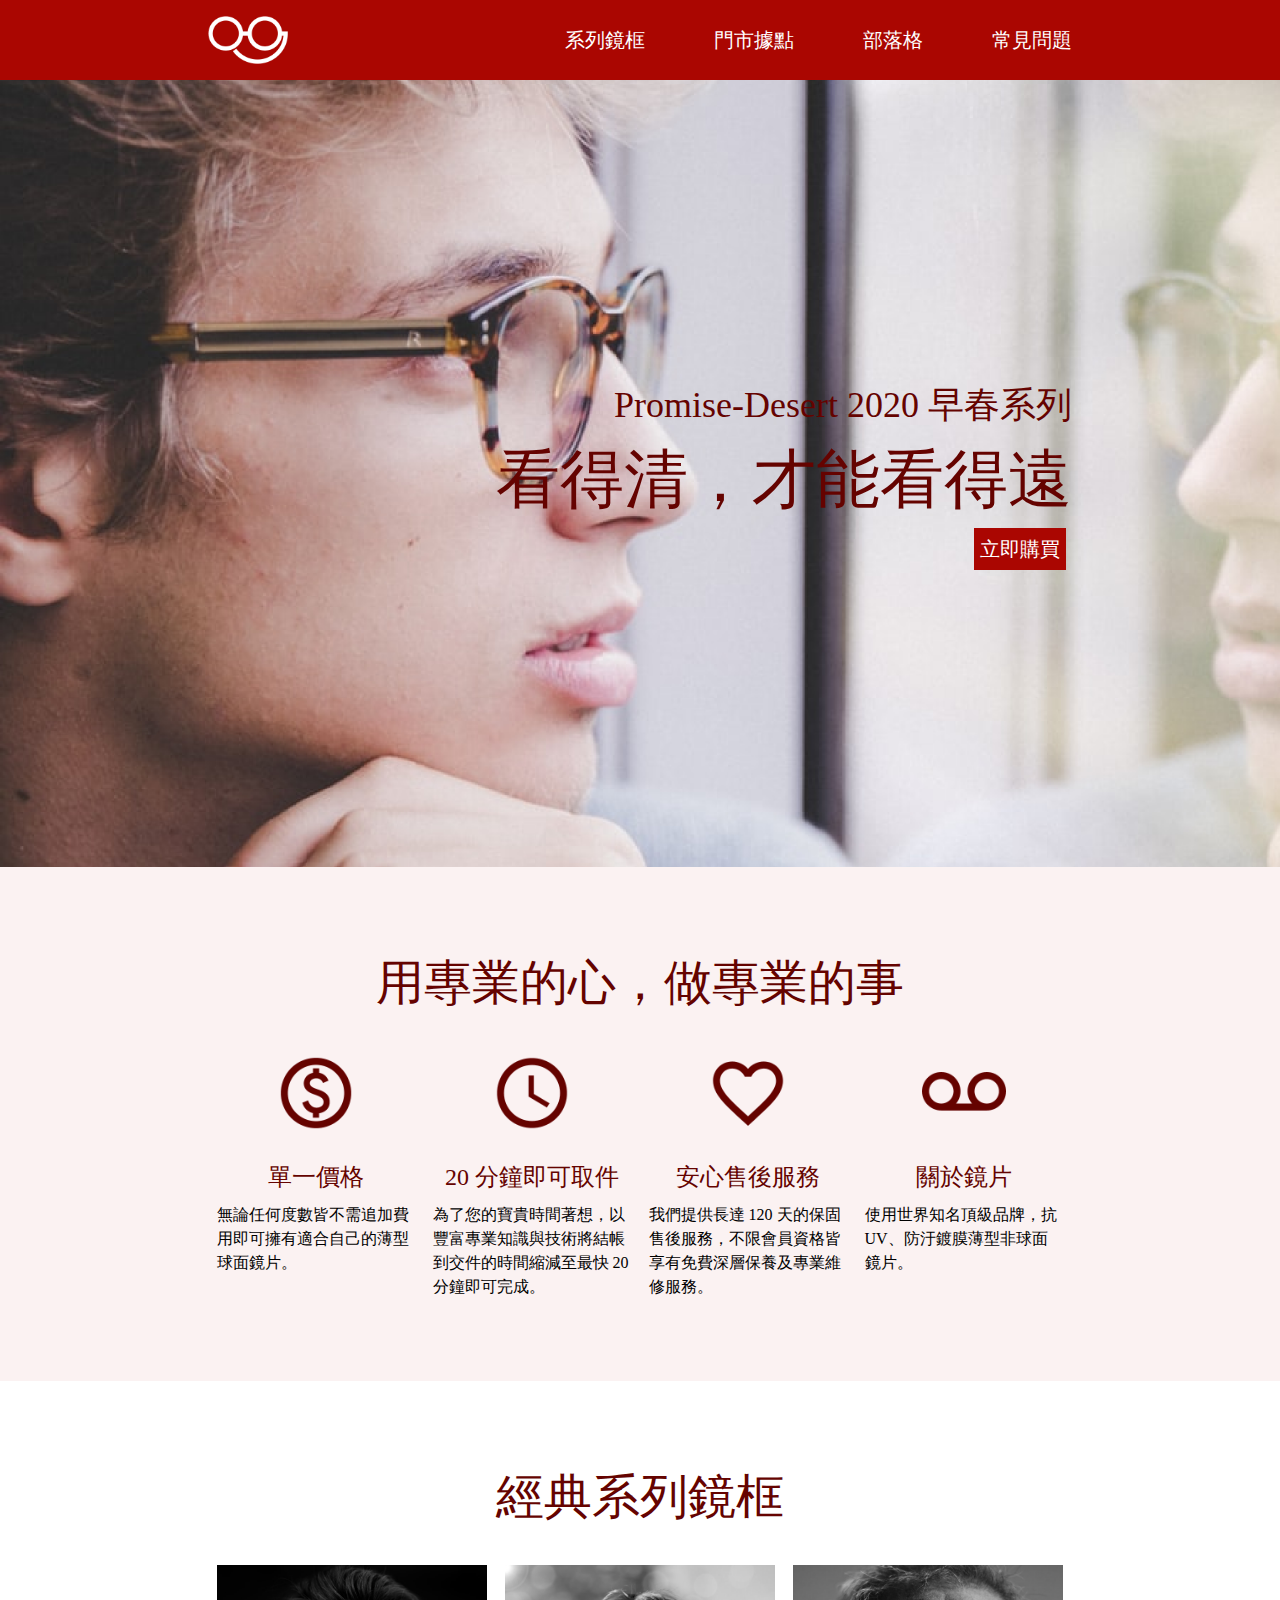
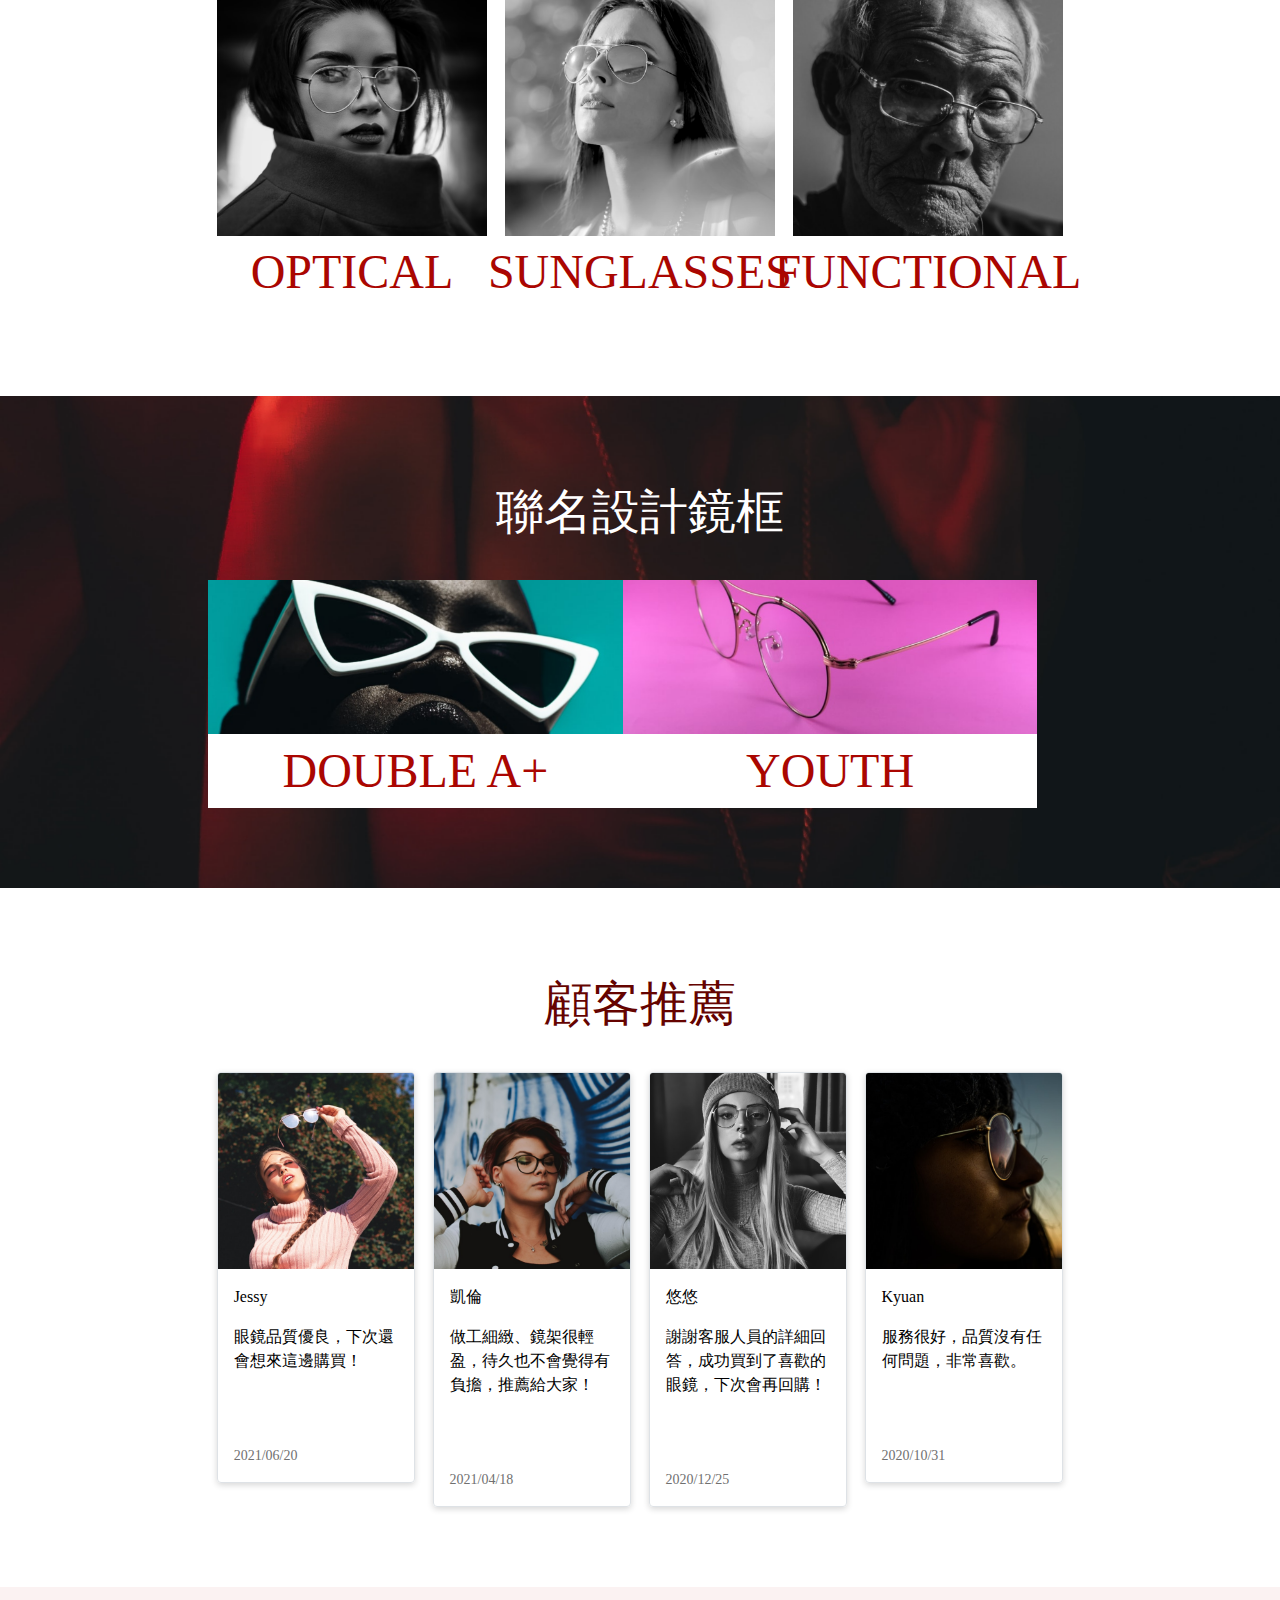
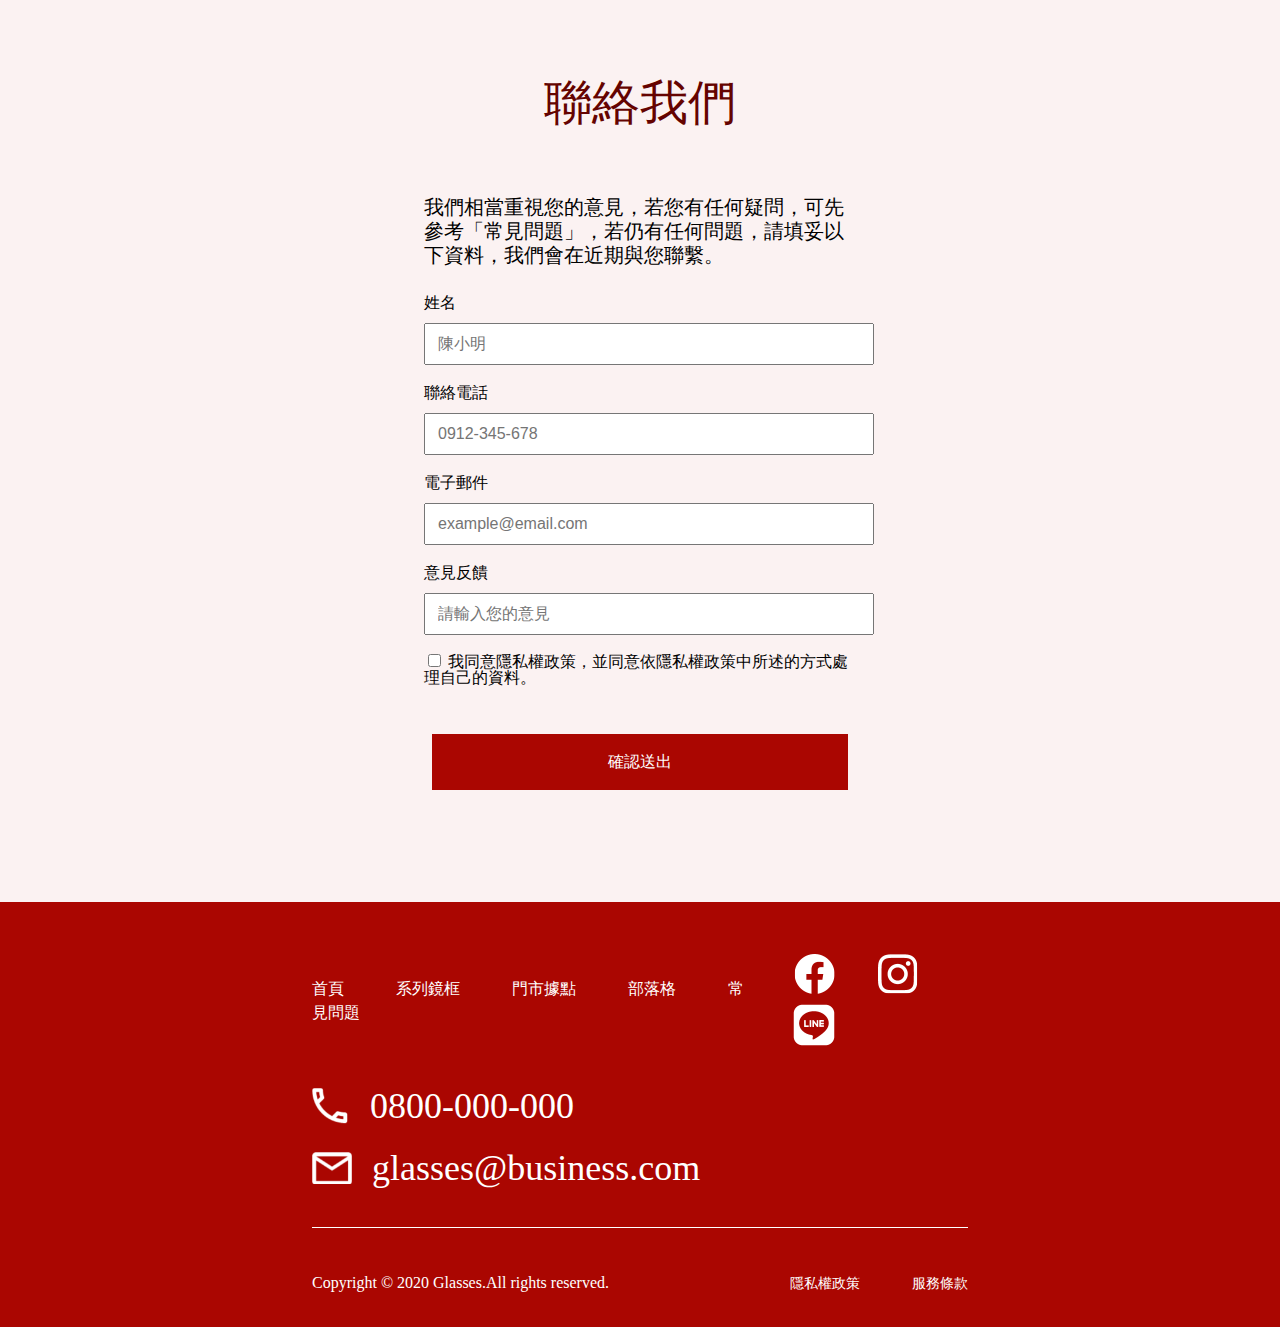
==== commit 6bbba70a: "update" ====
--- a/index.html
+++ b/index.html
@@ -10,8 +10,8 @@
 <body>
    <div class="wrap">
         <div class="area1">
-            <div class="area1_box">
-                <img src="img/logo-white.png">
+            <img src="img/logo-white.png">
+            <div>
                 <ul>
                     <li>系列鏡框</li>
                     <li>門市據點</li>
@@ -32,87 +32,80 @@
         <div class="area2">
             <p class="title">用專業的心，做專業的事</p> 
             <ul>
-                <div class="area2_box">
-                    <li>
-                        <div class="area2_sBox"> 
-                            <img src='img/home-section2-1.png'>
-                            <p class="title">單一價格</p>
-                            <p class="discription">無論任何度數皆不需追加費用即可擁有適合自己的薄型球面鏡片。</p>
-                        </div>  
-                    </li>
-                    <li>
-                        <div class="area2_sBox"> 
-                            <img src='img/home-section2-2.png'>
-                            <p class="title">20 分鐘即可取件</p>
-                            <p class="discription">為了您的寶貴時間著想，以豐富專業知識與技術將結帳到交件的時間縮減至最快 20 分鐘即可完成。</p>
-                        </div>
-                    </li>
-                    <li>
-                        <div class="area2_sBox"> 
-                            <img src='img/home-section2-3.png'>
-                            <p class="title">安心售後服務</p>
-                            <p class="discription">我們提供長達 120 天的保固售後服務，不限會員資格皆享有免費深層保養及專業維修服務。</p> 
-                        </div>
-                    </li>
-                    <li>
-                        <div class="area2_sBox"> 
-                            <img src='img/home-section2-4.png'>
-                            <p class="title">關於鏡片</p>
-                            <p class="discription">使用世界知名頂級品牌，抗UV、防汙鍍膜薄型非球面鏡片。</p> 
-                        </div>
-                    </li>
-                </div>
+                <li>
+                    <div class="area2_sBox"> 
+                        <img src='img/home-section2-1.png'>
+                        <p class="title">單一價格</p>
+                        <p class="discription">無論任何度數皆不需追加費用即可擁有適合自己的薄型球面鏡片。</p>
+                    </div>  
+                </li>
+                <li>
+                    <div class="area2_sBox"> 
+                        <img src='img/home-section2-2.png'>
+                        <p class="title">20 分鐘即可取件</p>
+                        <p class="discription">為了您的寶貴時間著想，以豐富專業知識與技術將結帳到交件的時間縮減至最快 20 分鐘即可完成。</p>
+                    </div>
+                </li>
+                <li>
+                    <div class="area2_sBox"> 
+                        <img src='img/home-section2-3.png'>
+                        <p class="title">安心售後服務</p>
+                        <p class="discription">我們提供長達 120 天的保固售後服務，不限會員資格皆享有免費深層保養及專業維修服務。</p> 
+                    </div>
+                </li>
+                <li>
+                    <div class="area2_sBox"> 
+                        <img src='img/home-section2-4.png'>
+                        <p class="title">關於鏡片</p>
+                        <p class="discription">使用世界知名頂級品牌，抗UV、防汙鍍膜薄型非球面鏡片。</p> 
+                    </div>
+                </li>
             </ul> 
         </div>
         <div class="area3">
             <p class="title">經典系列鏡框</p> 
             <ul>
-                <div class="area2_box">
-                    <li>
-                        <div class="area3_sBox"> 
-                            <img src='img/home-section3-1.png'>
-                            <p class="title">OPTICAL</p>
-                        </div>  
-                    </li>
-                    <li>
-                        <div class="area3_sBox"> 
-                            <img src='img/home-section3-2.png'>
-                            <p class="title">SUNGLASSES</p>
-                        </div>
-                    </li>
-                    <li>
-                        <div class="area3_sBox"> 
-                            <img src='img/home-section3-3.png'>
-                            <p class="title">FUNCTIONAL</p>
-                        </div>
-                    </li>
-                </div>
-            </ul> 
-        </div>
+                <li>
+                    <div class="area3_sBox"> 
+                        <img src='img/home-section3-1.png'>
+                        <p class="title">OPTICAL</p>
+                    </div>  
+                </li>
+                <li>
+                    <div class="area3_sBox"> 
+                        <img src='img/home-section3-2.png'>
+                        <p class="title">SUNGLASSES</p>
+                    </div>
+                </li>
+                <li>
+                    <div class="area3_sBox"> 
+                        <img src='img/home-section3-3.png'>
+                        <p class="title">FUNCTIONAL</p>
+                    </div>
+                </li>
+            </div>
+        </ul> 
         <div class="area4">
             <p class="title">聯名設計鏡框</p> 
             <ul>
-                <div class="area2_box">
-                    <li>
-                        <div class="area4_sBox"> 
-                            <img src='img/home-section4-1.png'>
-                            <p class="title">DOUBLE A+</p>
-                        </div>  
-                    </li>
-                    <li>
-                        <div class="area4_sBox"> 
-                            <img src='img/home-section4-2.png'>
-                            <p class="title">YOUTH</p>
-                        </div>
-                    </li>
-                </div>
+                <li>
+                    <div class="area4_sBox"> 
+                        <img src='img/home-section4-1.png'>
+                        <p class="title">DOUBLE A+</p>
+                    </div>  
+                </li>
+                <li>
+                    <div class="area4_sBox"> 
+                        <img src='img/home-section4-2.png'>
+                        <p class="title">YOUTH</p>
+                    </div>
+                </li>
             </ul>
-           
         </div>
         <div class="area5">
             <p class="title">顧客推薦</p> 
             <ul>
-                <div class="area2_box">
+                <div class="area5_box">
                     <li>
                         <div class="area5_sBox"> 
                             <img src='img/home-section5-1.png'>
@@ -199,11 +192,11 @@
             <div class="box1">
                 <div>
                     <ul>
-                        <li>首頁</li>
-                        <li>系列鏡框</li>
-                        <li>門市據點</li>
-                        <li>部落格</li>
-                        <li>常見問題</li>
+                        <li class="li1">首頁</li>
+                        <li class="li1">系列鏡框</li>
+                        <li class="li1">門市據點</li>
+                        <li class="li1">部落格</li>
+                        <li class="li1">常見問題</li>
                     </ul>
                     <ul>
                         <li class="li2"><img src="img/ic-social-fb.png"></li>
@@ -237,5 +230,4 @@
         </div>
    </div>
 </body>
-
 </html>--- a/style.css
+++ b/style.css
@@ -49,27 +49,27 @@
 
 @font-face{
     font-family: NotoSansTC-Regular;
-    src: url('/font/NotoSansTC-Regular.otf');
+    src: url('../Web-Practice/font/NotoSansTC-Regular.otf');
 }
 
 @font-face{
     font-family: NotoSansTC-Bold;
-    src: url('/font/NotoSansTC-Bold.otf');
+    src: url('../Web-Practice/font/NotoSansTC-Bold.otf');
 }
 
 @font-face{
     font-family: NotoSansTC-Medium;
-    src: url('/font/NotoSansTC-Medium.otf');
+    src: url('../Web-Practice/font/NotoSansTC-Medium.otf');
 }
 
 @font-face{
     font-family: Roboto-BlackItalic;
-    src: url('/font/Roboto-BlackItalic.ttf');
+    src: url('../Web-Practice/font/Roboto-BlackItalic.ttf');
 }
 
 @font-face{
     font-family: Roboto-Regular;
-    src: url('/font/Roboto-Regular.ttf');
+    src: url('../Web-Practice/font/Roboto-Regular.ttf');
 }
 
 .wrap{
@@ -78,48 +78,18 @@
     flex-direction: column;
     margin: auto 0;
 }
-/* 
-@media (min-width: 1080px) {
-    .wrap{
-        width: 100%;
-    }
-} */
-
-@media (max-width: 768px) {
-	.area1 img{
-        padding-right: 124px;
-    }
-    .area1_box li{
-        display:none;
-    }
-}
-
-@media (max-width: 365px) {
-    .img1{
-		background: url(home-header-sm.png);
-	}
-    .area1_box li{
-        display:none;
-    }
-}
 
 .area1{
-    width: 100%;
     background-color: #aa0601;
 	font-family: NotoSansTC-Regular;
     font-size:20px;
     display:flex;
-    flex-direction: row;
-    align-items: center;
-    justify-content: center;
+    align-items: center;
+    justify-content: space-between;
     color:#FFF;
     height: 80px;
-}
-
-.area1_box{
-    display:flex;
-    justify-content: space-between;
-    align-items: center;
+    padding-left: 16.25%;
+    padding-right: 16.25%;
 }
 
 .area1 li{
@@ -130,7 +100,6 @@
 .area1 img{
     width: 80px;
     height: 48.57px;
-    padding-right: 724px;
 }
 
 .home_header{
@@ -146,7 +115,7 @@
 }
 
 .textBox{
-    margin-right: 312px;
+    margin-right: 16.25%;
     display: flex;
     flex-direction: column;
     align-items:flex-end;
@@ -193,28 +162,15 @@
     align-items: center;
     padding-top: 80px;
     padding-bottom: 80px;
+    padding-left: 16.25%;
+    padding-right: 16.25%;
 }
 
 .area2 li{
-    display: inline;
-}
-
-.area2_box{
-    display: flex;
-    justify-content: center;
-}
-
-.area2_sBox{
-    display: flex;
-    flex-direction: column;
-    align-items: center;
-    margin-left: 24px;
-    width: 306px;
-    height: 250px;
-}
-
-.area2 ul, .area3 ul, .area4 ul, .area5 ul{
-    padding-top: 32.08px;
+    float:left;
+    width: 23%;
+    padding-right: 1%;
+	padding-left: 1%;
 }
 
 .area2_sBox img{
@@ -222,21 +178,44 @@
     height: 83.83px;
 }
 
+.area2_sBox{
+    display: flex;
+    flex-direction: column;
+    align-items: center;
+    width: 100%;
+    height: 250px;
+}
+
+.area2 ul, .area3 ul, .area4 ul, .area5 ul{
+    margin-top: 32.08px;
+}
+
 .area2_sBox .title{
     font-size: 24px;
     line-height: 36px;
+    padding-top: 24px;
 }
 
 .discription{
     font-family: NotoSansTC-Regular;
     font-size: 16px;
     line-height: 24px;
+    padding-top: 8px;
 }
 
 .area3{
     padding-top: 80px;
     padding-bottom: 80px;
     text-align: center;
+    padding-left: 16.25%;
+    padding-right: 16.25%;
+}
+
+.area3 li{
+    float: left;
+    width: 31.3333%;
+    margin-left: 1%;
+    margin-right: 1%;
 }
 
 .area3_sBox{
@@ -244,12 +223,6 @@
     flex-direction: column;
     padding-bottom: 8px;
     align-items: center;
-    margin-left: 24px;
-}
-
-.area3_sBox img{
-    width: 416px;
-    height: 416px;
 }
 
 .area3_sBox .title{
@@ -265,6 +238,13 @@
     text-align: center;
     padding-top: 80px;
     padding-bottom: 80px;
+    padding-left: 16.25%;
+    padding-right: 16.25%;
+}
+
+.area4 li{
+    float: left;
+    width: 48%;
 }
 
 .area4_sBox{
@@ -272,8 +252,6 @@
     display: flex;
     flex-direction: column;
     align-items: center;
-    width: 648px;
-    height: auto;
     background: #FFF;
 }
 
@@ -292,27 +270,30 @@
 .area5{
     padding-top: 80px;
     padding-bottom: 80px;
+    padding-left: 16.25%;
+    padding-right: 16.25%;
 }
 
 .area5 .title{
     text-align: center;
 }
 
+.area5 li{
+    float: left;
+    width: 23%;
+    margin-right: 1%;
+    margin-left: 1%;
+}
+
 .area5_sBox{
     display: flex;
     flex-direction: column;
     align-items: center;
-    margin-left: 24px;
-    width: 306px;
     border: 1px solid #DEE2E6;
     border-radius: 4px;
     box-shadow: 0px 2px 6px #00000029;
 }
 
-.area5_sBox img{
-    height: auto;
-}
-
 .area5_sBox .box{
     padding: 16px;
 }
@@ -345,6 +326,8 @@
     padding-top: 80px;
     padding-bottom: 80px;
     background-color: #FBF2F2;
+    padding-left: 33.125%;
+    padding-right: 33.125%;
 }
 
 .area6 .title{
@@ -355,10 +338,6 @@
 .area6 .discription{
     font-size: 20px;
     padding-bottom: 24px;
-}
-
-.area6 .box{
-    width: 636px;
 }
 
 .area6 li{
@@ -421,7 +400,7 @@
     margin-bottom: 27px;
 }
 
-.area7 li{
+.area7 .li1{
     display: inline;
     color:#FFF;
     padding-right: 48px;
@@ -432,7 +411,7 @@
 
 .area7 .li2{
     display: inline;
-    padding-right: 32px;
+    padding-left: 32px;
 }
 
 .area7 li img{
@@ -502,3 +481,74 @@
     display: inline;
     font-family: NotoSansTC-Regular;
 }
+
+@media screen and (max-width: 767px) {
+
+    .area1, .area2, .area3, .area4, .area5, .area7{
+        padding-left: 4.69%;
+        padding-right: 4.69%;
+    }
+
+    .area6{
+        padding-left: 12.19%;
+        padding-right: 12.19%;
+    }
+
+    .area2 ul, .area3 ul, .area4 ul, .area5 ul{
+        margin-top: 24px;
+    }
+
+    .textBox{
+        margin-right: 4.7%;
+    }
+
+	.home_header{
+    	background: url("img/home-header-sm.png");
+	}
+
+	.area2 li{
+    	width: 48%;
+	}
+    
+    .area3 li{
+        width: 100%;
+        margin-top: 1%;
+    }
+
+	.area3_sBox img{
+    	width: 336px;
+    	height: 336px;
+	}
+
+    .area4{
+        background: url("img/index-bg-md.png");
+    }
+
+    .area4 li{
+        margin-top: 24px;
+        width: 100%;
+    }
+
+	.area2 ul, .area3 ul, .area4 ul, .area5 ul{
+   		 padding-top: 24px;
+	}
+
+	.area5 li{
+        width: 48%;
+        margin-top: 1%;
+    }
+
+	.area7{
+		padding-bottom: 40px;
+	}
+
+    .area7 .li2{
+        padding-left: 16px;
+    }
+
+    .area7 .li2 img{
+        width: 40px;
+        height: 40px;
+    }
+
+}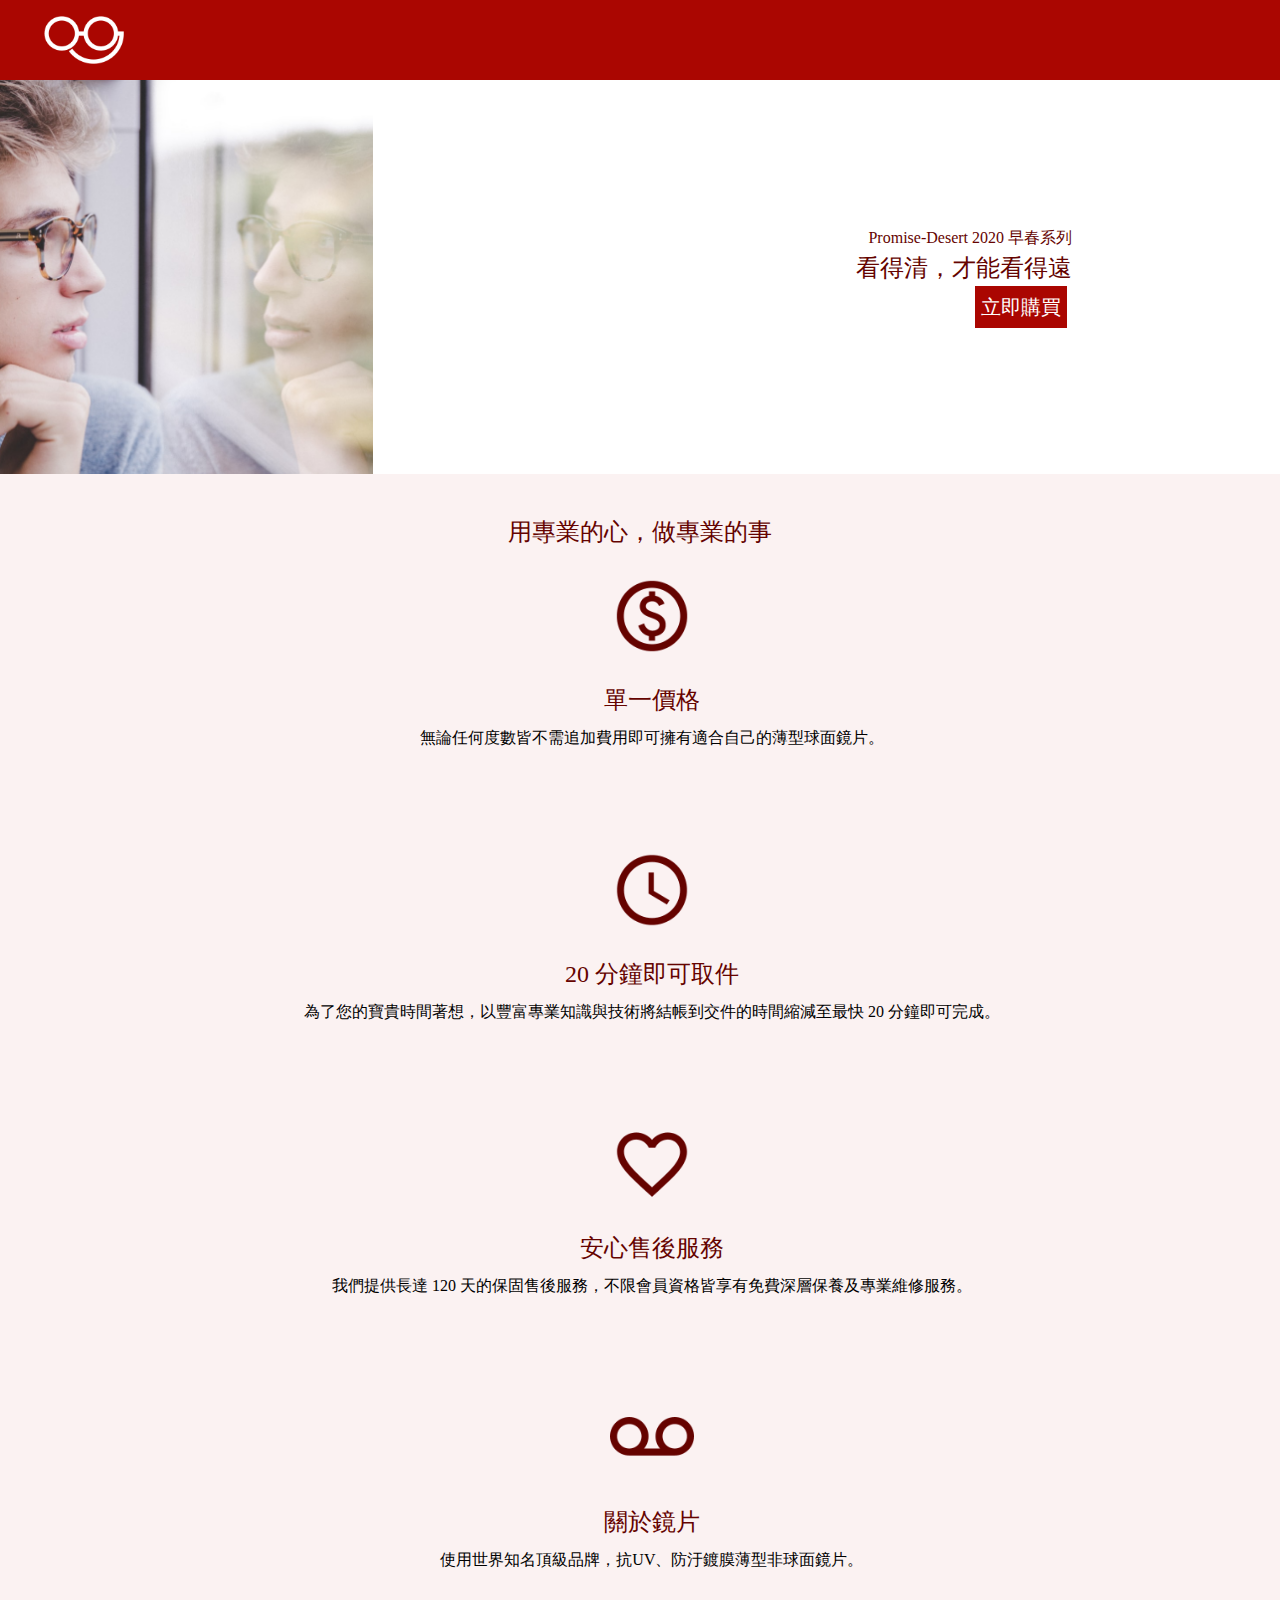
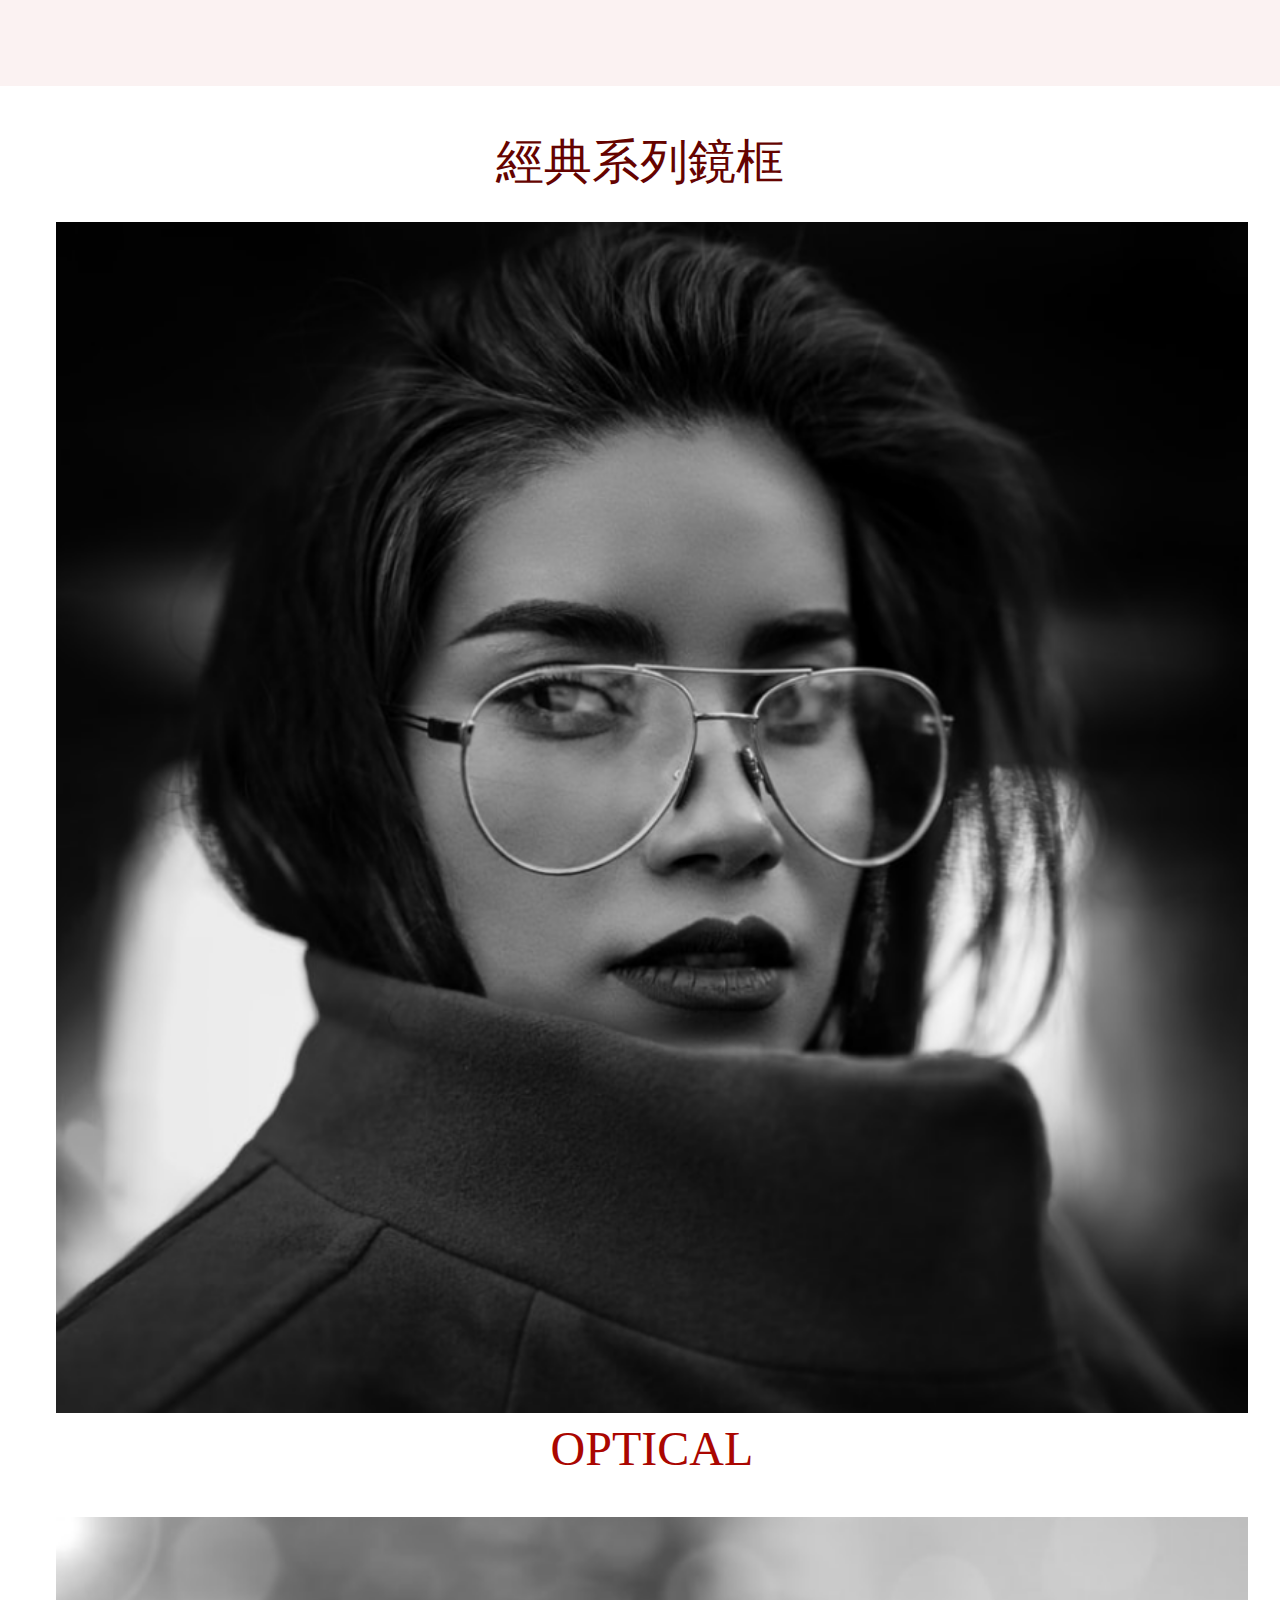
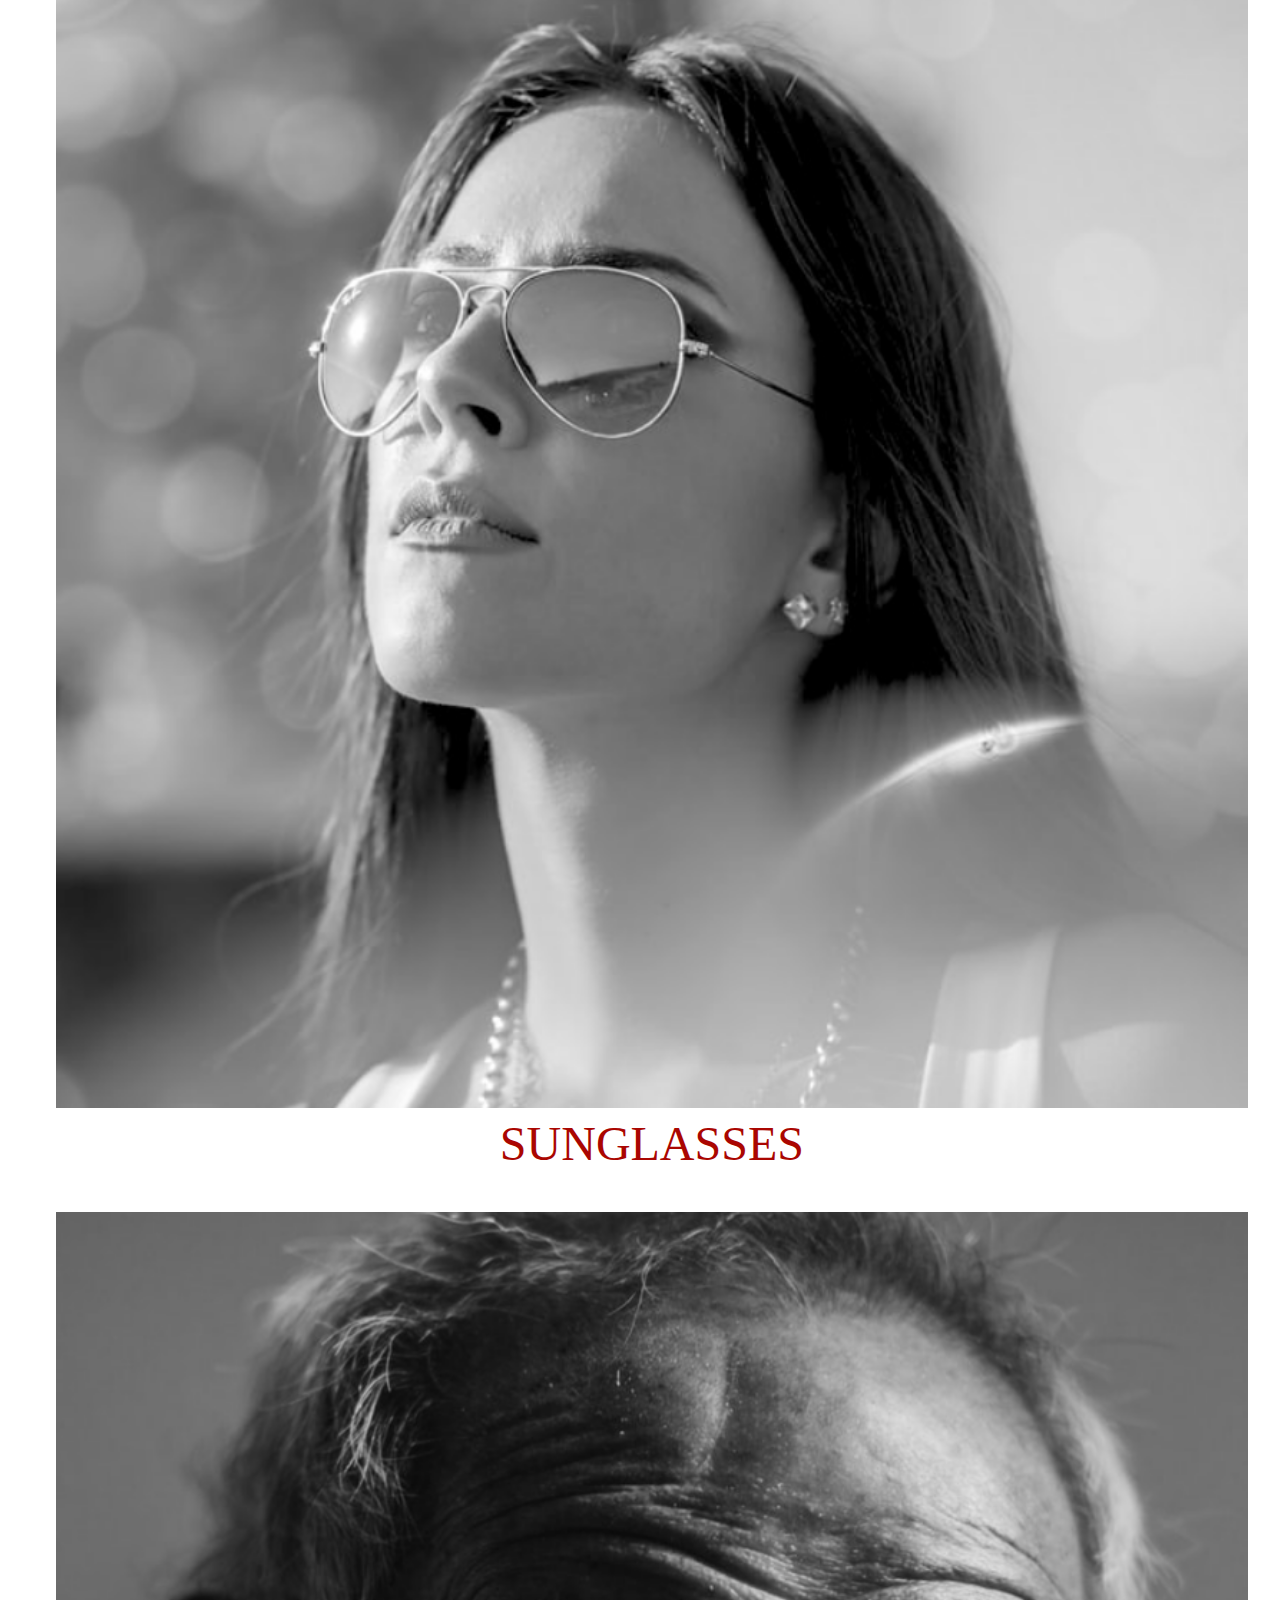
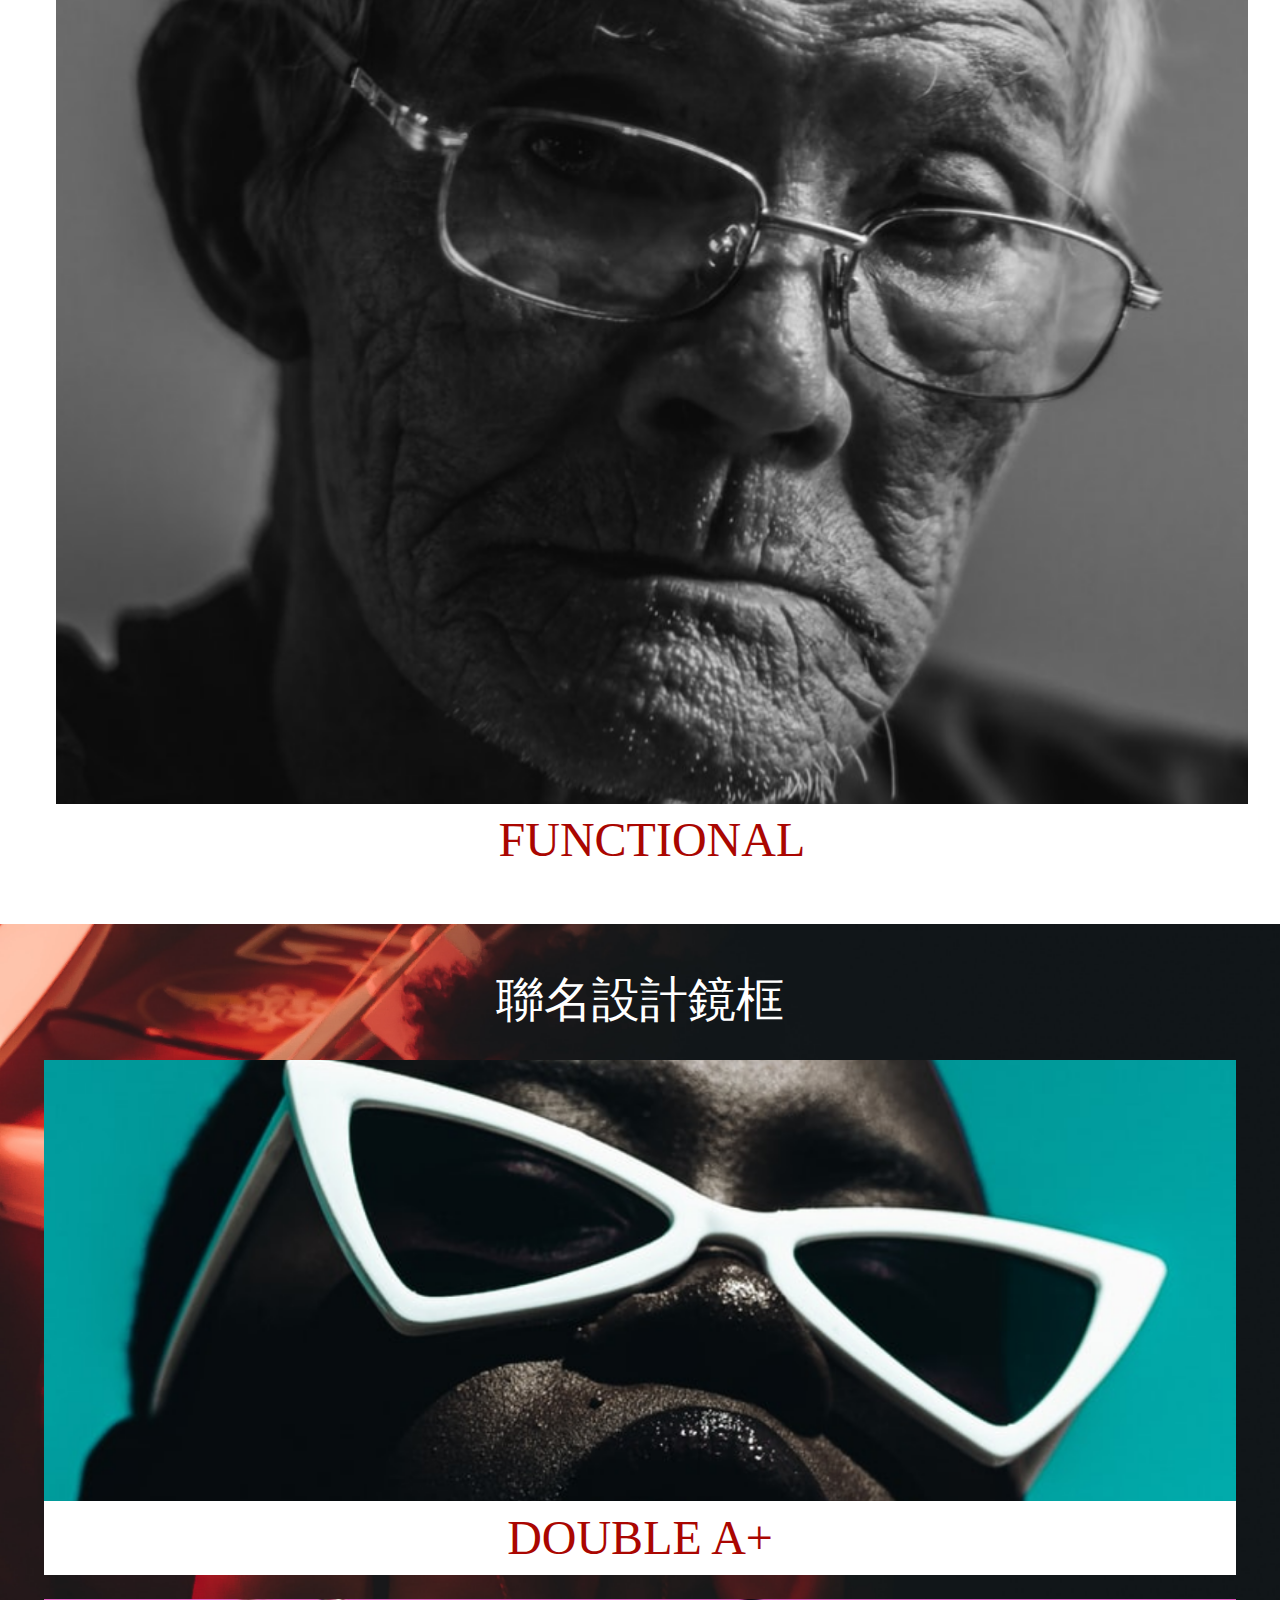
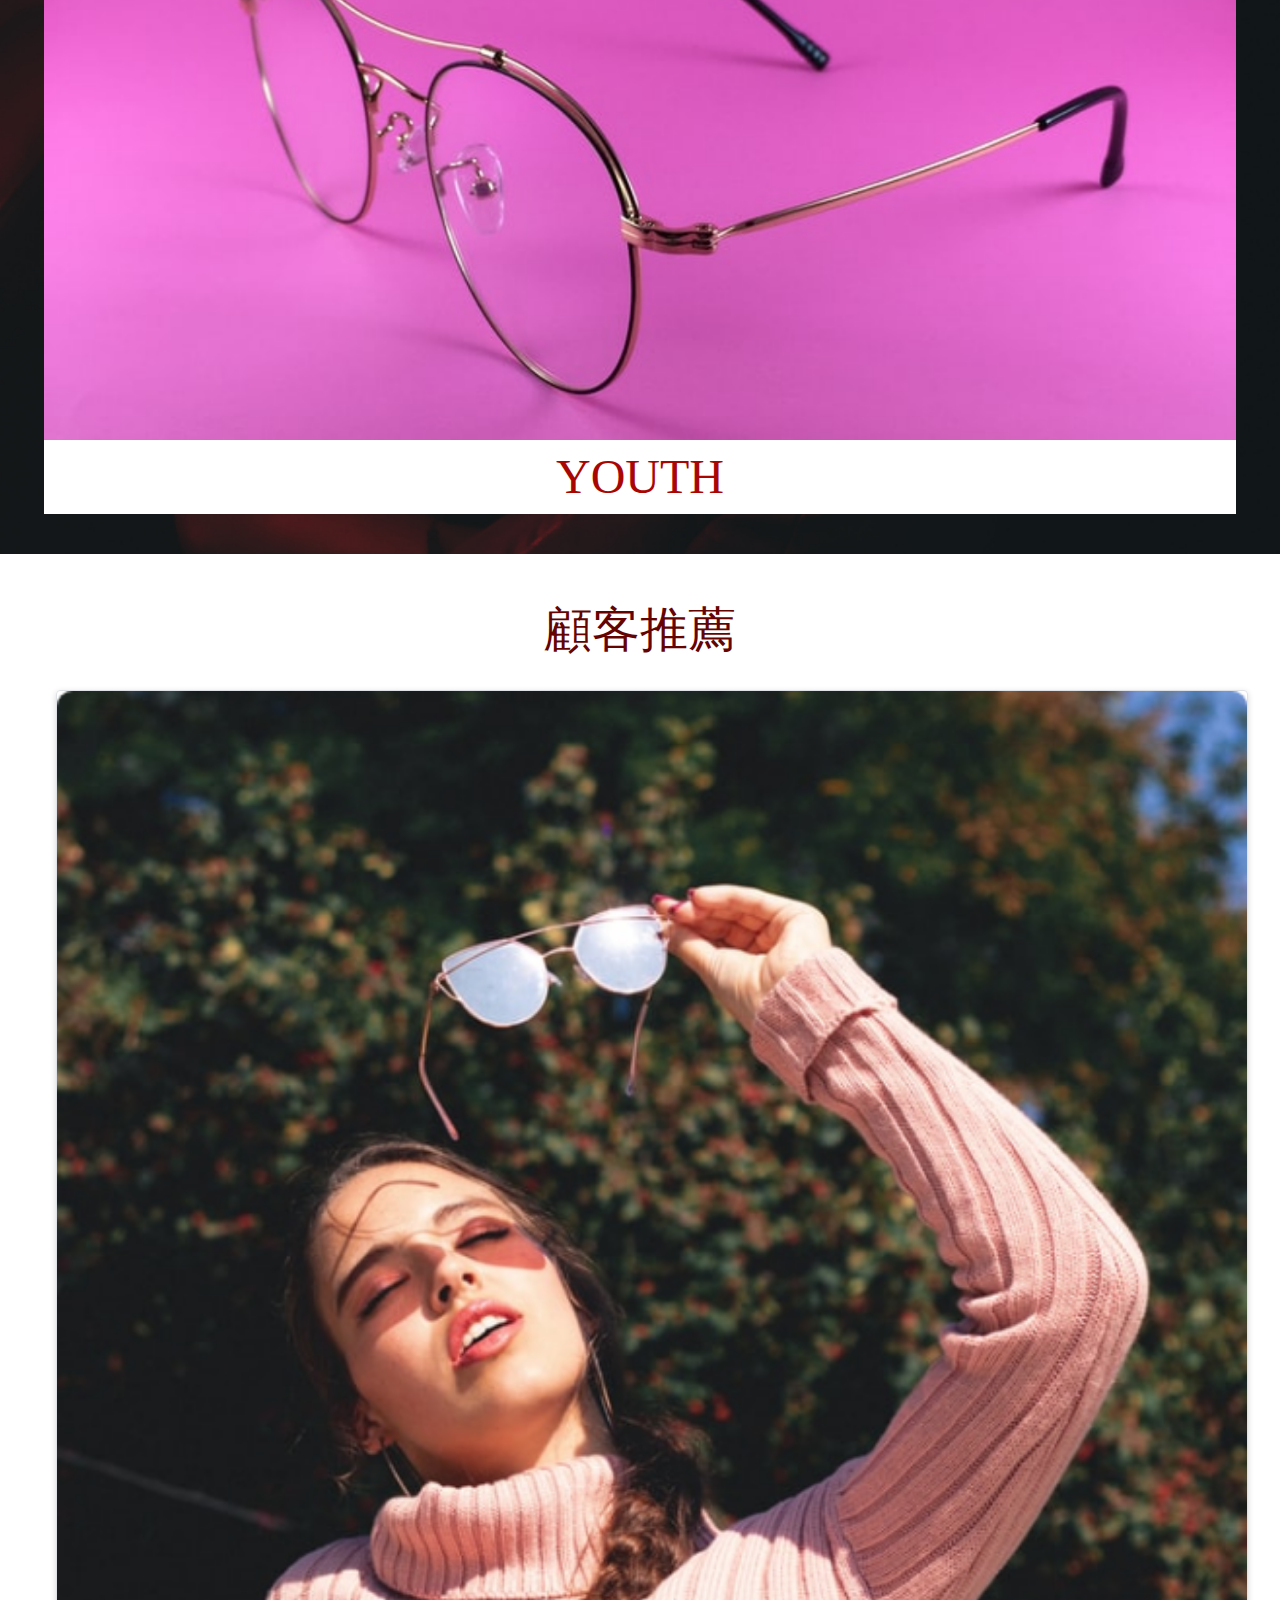
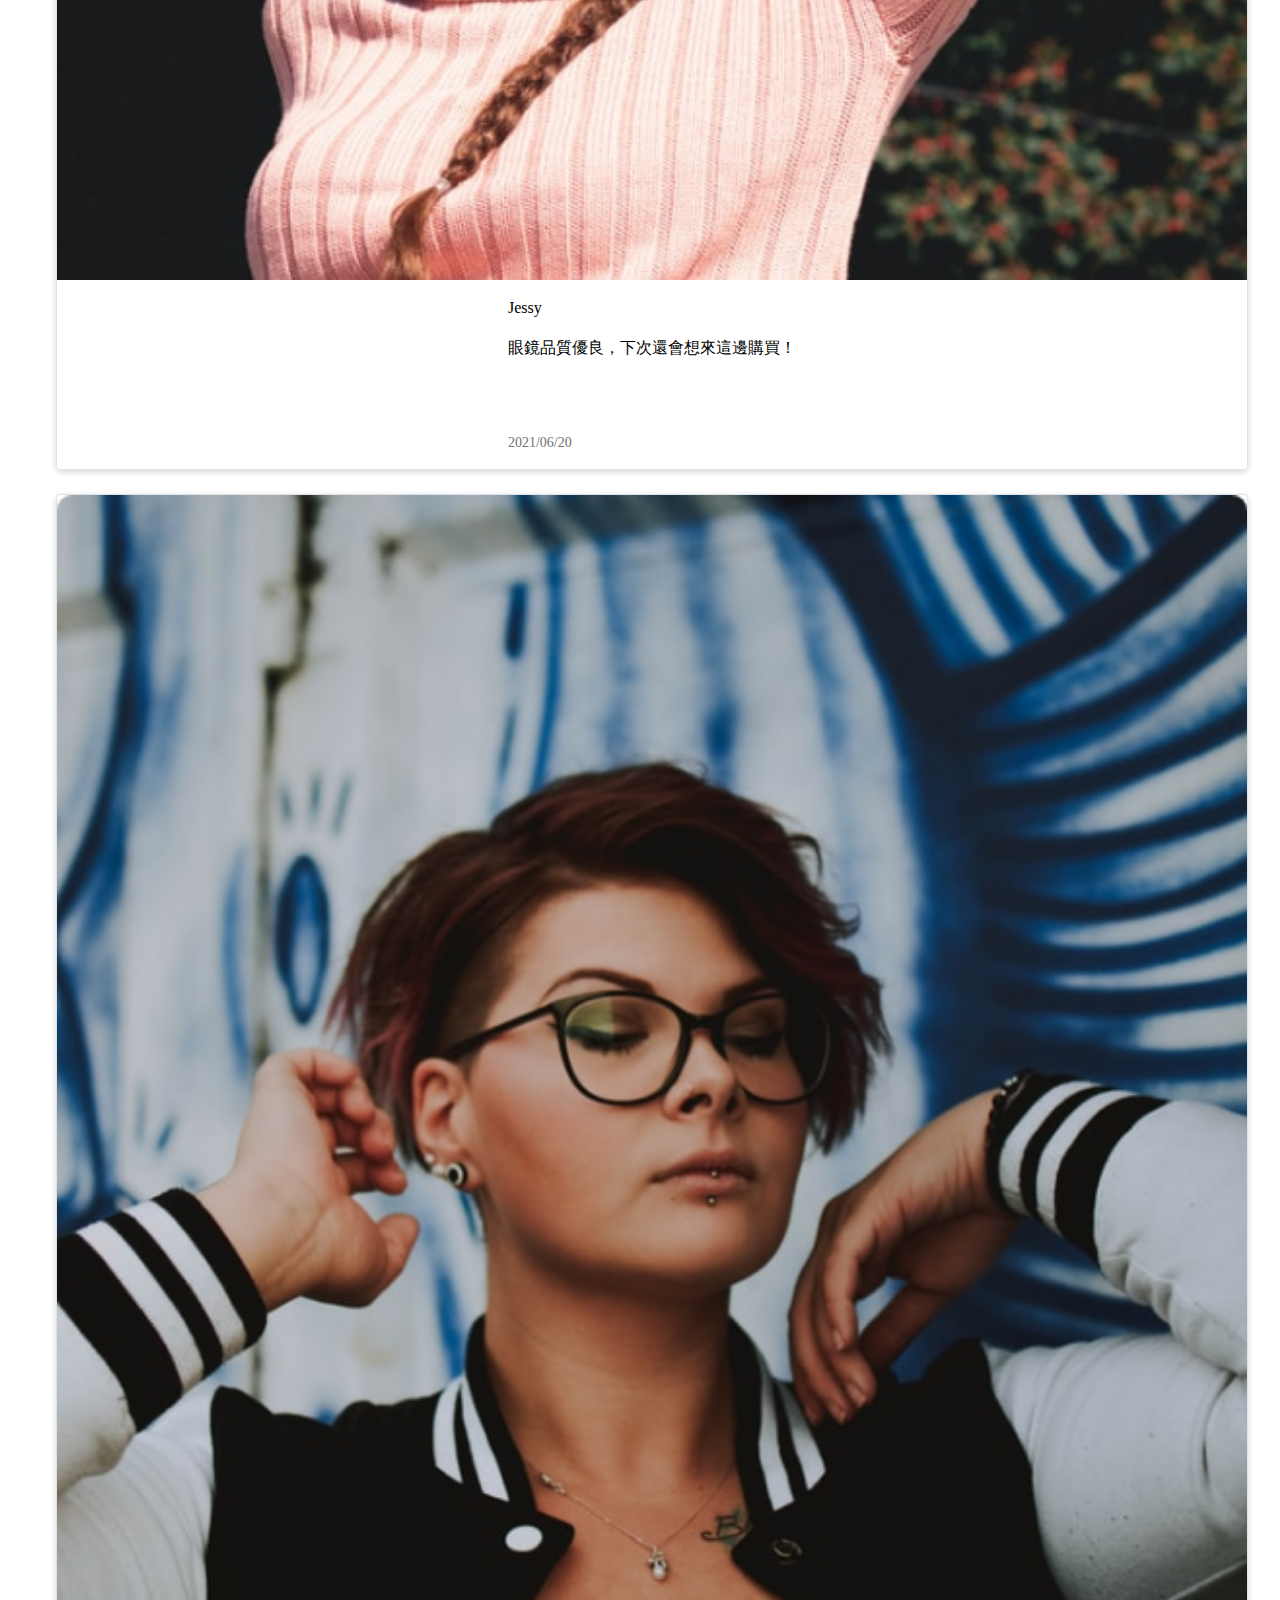
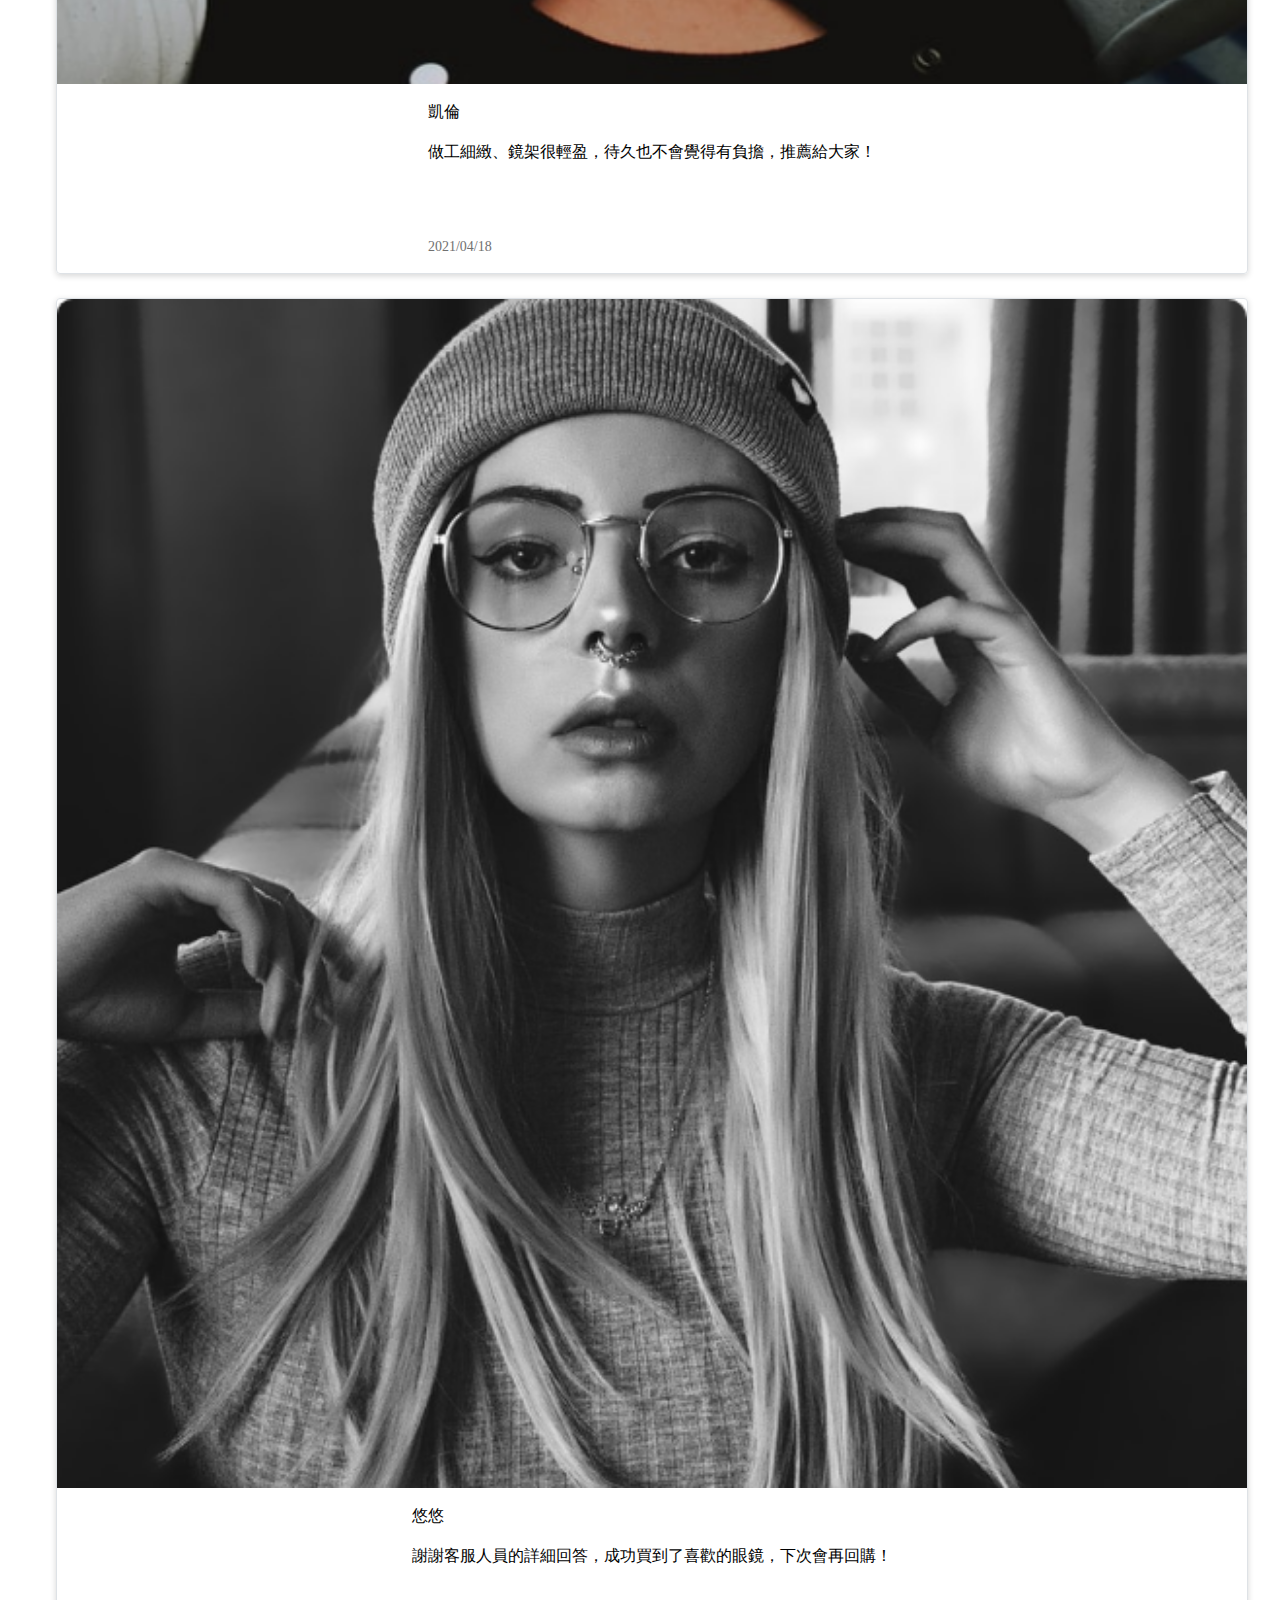
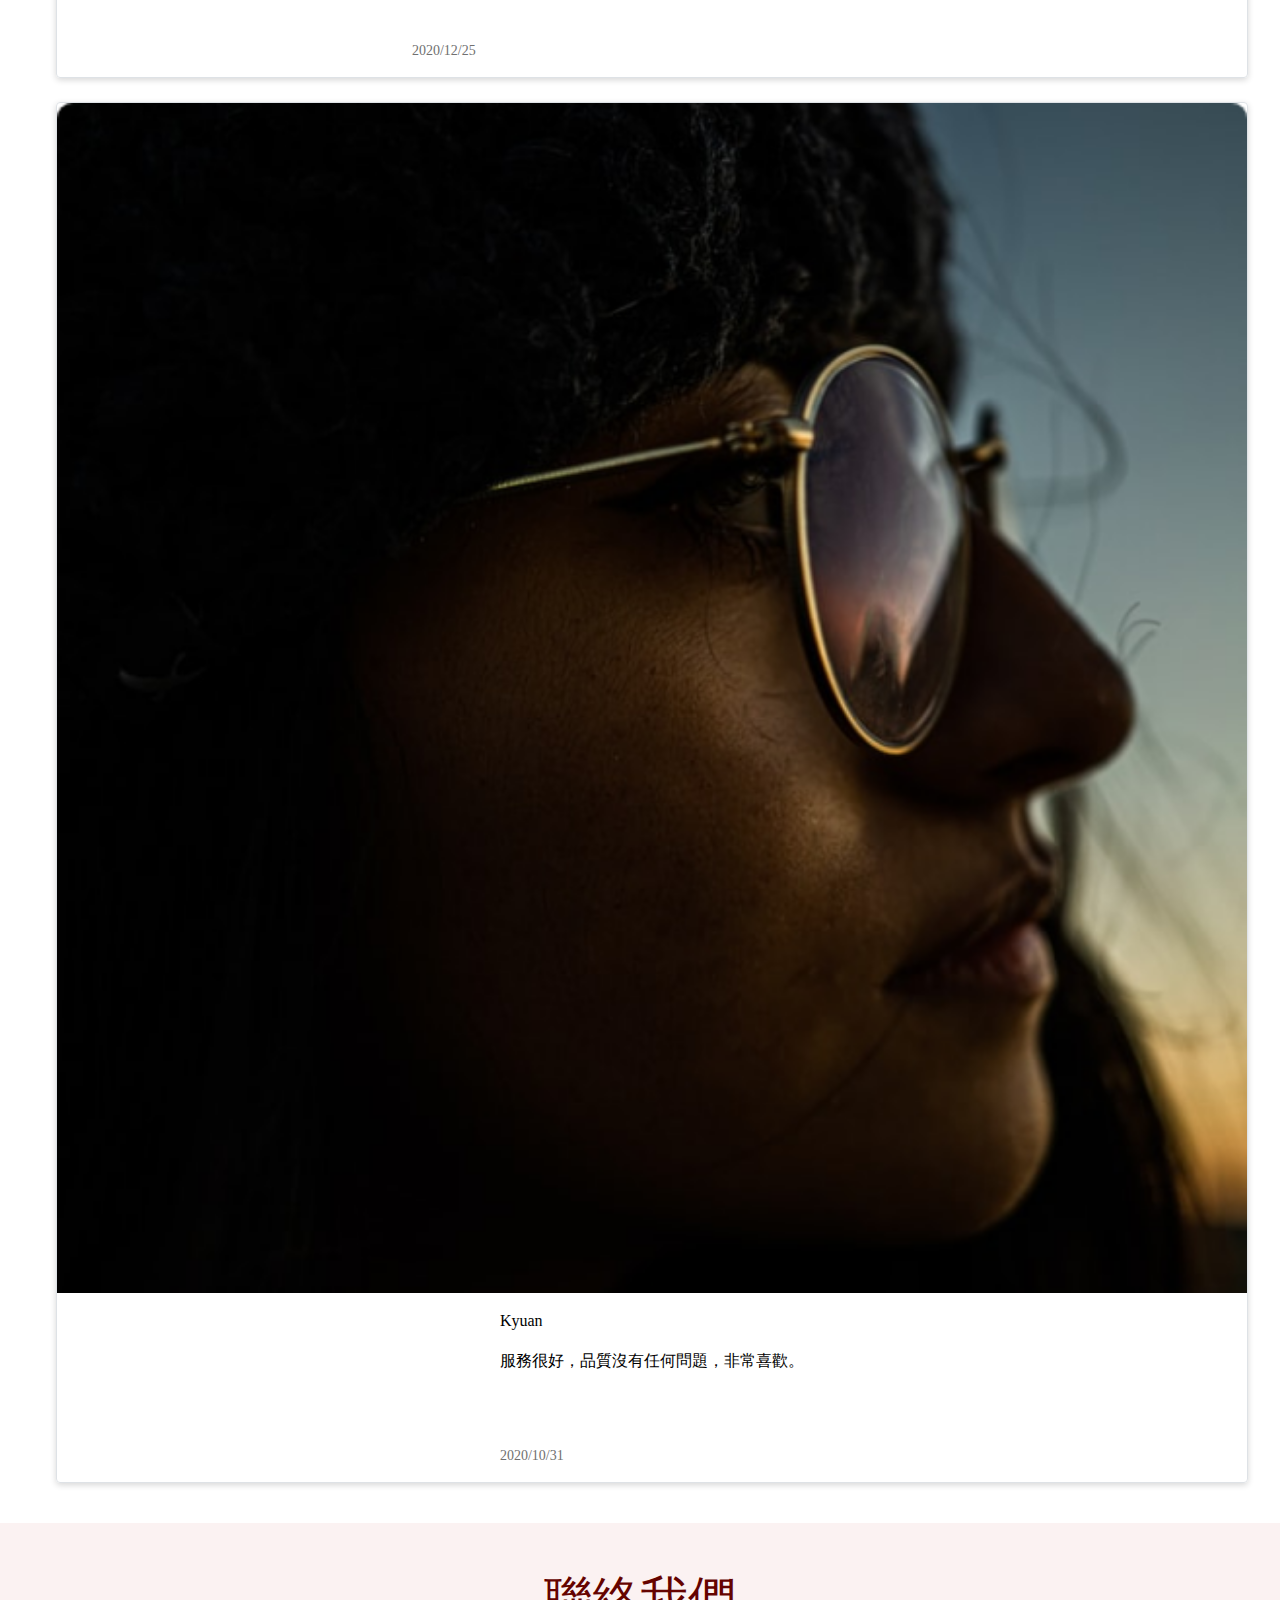
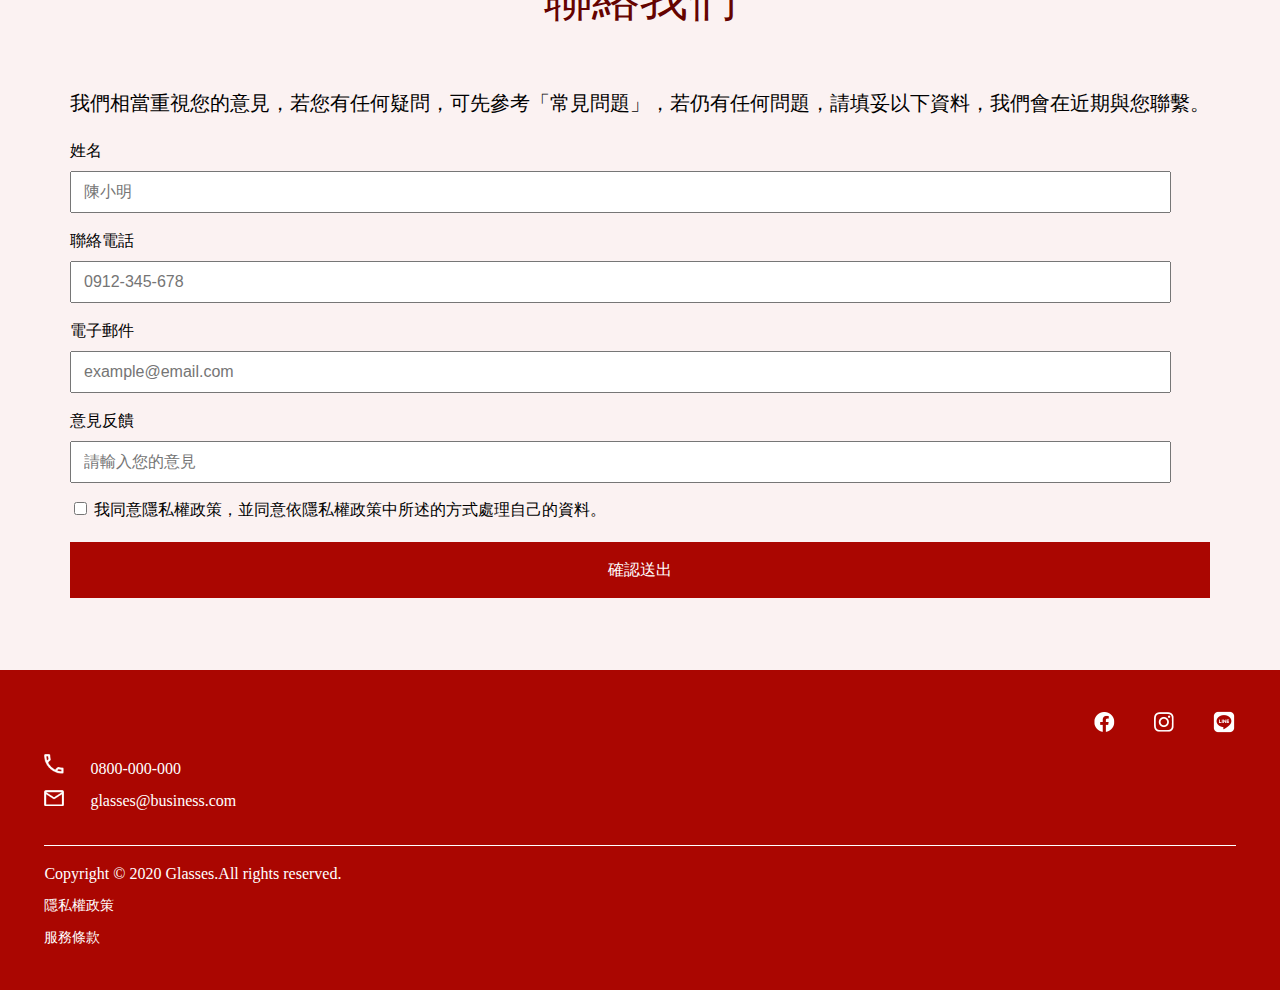
==== commit f2ce8a11: "update" ====
--- a/index.html
+++ b/index.html
@@ -95,7 +95,7 @@
                     </div>  
                 </li>
                 <li>
-                    <div class="area4_sBox"> 
+                    <div class="area4_sBox2"> 
                         <img src='img/home-section4-2.png'>
                         <p class="title">YOUTH</p>
                     </div>
@@ -189,8 +189,8 @@
             </div>
         </div>
         <div class="area7">
-            <div class="box1">
-                <div>
+            <div class="outBox">
+                <div class="box1">
                     <ul>
                         <li class="li1">首頁</li>
                         <li class="li1">系列鏡框</li>
@@ -198,6 +198,16 @@
                         <li class="li1">部落格</li>
                         <li class="li1">常見問題</li>
                     </ul>
+                    <div>
+                        <img src="img/phone.png">
+                        <p>0800-000-000</p>
+                    </div>
+                    <div>
+                        <img src="img/email.png">
+                        <p>glasses@business.com</p>
+                    </div>
+                </div>
+                <div class="box2">
                     <ul>
                         <li class="li2"><img src="img/ic-social-fb.png"></li>
                         <li class="li2"><img src="img/ic_social_ig.png"></li>
@@ -205,6 +215,23 @@
                     </ul>
                 </div>
             </div>
+
+            <!-- <div class="box1">
+                <div>
+                    <ul>
+                        <li class="li1">首頁</li>
+                        <li class="li1">系列鏡框</li>
+                        <li class="li1">門市據點</li>
+                        <li class="li1">部落格</li>
+                        <li class="li1">常見問題</li>
+                    </ul>
+                    <ul>
+                        <li class="li2"><img src="img/ic-social-fb.png"></li>
+                        <li class="li2"><img src="img/ic_social_ig.png"></li>
+                        <li class="li2"><img src="img/ic_social_line.png"></li>
+                    </ul>
+                </div>
+            </div>
             <div class="box2">
                 <ul>
                     <li class="li3">
@@ -212,6 +239,7 @@
                             <img src="img/phone.png">
                             <p>0800-000-000</p>
                         </div>
+                    </li>
                     <li class="li4">
                         <div>
                             <img src="img/email.png">
@@ -219,7 +247,7 @@
                         </div>
                     </li>
                 </ul>
-            </div>
+            </div> -->
             <div class="box3">
                 <p class="t1">Copyright © 2020 Glasses.All rights reserved.</p>
                 <div>
--- a/style.css
+++ b/style.css
@@ -247,7 +247,7 @@
     width: 48%;
 }
 
-.area4_sBox{
+.area4_sBox, .area4_sBox2{
     text-align: center;
     display: flex;
     flex-direction: column;
@@ -259,7 +259,7 @@
     color:#FFF;
 }
 
-.area4_sBox .title{
+.area4_sBox .title, .area4_sBox2 .title{
     line-height: 72px;
     font-family: Roboto-BlackItalic;
     border: #FFF solid 1px;
@@ -387,17 +387,21 @@
     padding-bottom: 32px;
     display: flex;
     flex-direction: column;
+    padding-top: 48px;
+}
+
+.area7 .outBox{
+    display: flex;
+    justify-content:space-between;
+    border-bottom: #FFF solid 1px;
+    padding-bottom: 32px;
 }
 
 .area7 .box1{
-    padding-top: 48px;
-}
-
-.area7 .box1 div{
-    display: flex;
-    align-items: center;
-    justify-content: space-between;
-    margin-bottom: 27px;
+    padding-top: 12px;
+    display: flex;
+    flex-direction: column;
+    justify-content: center;
 }
 
 .area7 .li1{
@@ -414,27 +418,26 @@
     padding-left: 32px;
 }
 
-.area7 li img{
+.area7 .box1 div{
+    padding-top: 8px;
+}
+
+.area7 .box1 ul{
+    padding-bottom: 24px;
+}
+
+.area7 .box1 p{
+    display: inline;
+    color: #FFF;
+    font-size: 36px;
+    line-height: 54px;
+}
+
+.area7 .box2 img{
     width:48px;
     height: 48px;
 }
 
-.area7 .box2{
-    margin-bottom: 11px;
-    border-bottom: #FFF solid 1px;
-}
-
-.box2 div{
-    display: flex;
-    align-items: center;
-}
-
-.area7 .box2 p{
-    display:inline;
-    font-size: 36px;
-    line-height: 54px;
-}
-
 .area7 .li3{
     color:#FFF;
     margin-bottom: 8px;
@@ -442,9 +445,9 @@
     display: block;
 }
 
-.area7 .li3 img{
+.area7 .box1 img{
     width: 36px;
-    height: 36px;
+    height: auto;
     padding-right: 22px;
 }
 
@@ -452,12 +455,6 @@
     color:#FFF;
     margin-bottom: 32px;
     font-family: NotoSansTC-Regular;
-}
-
-.area7 .li4 img{
-    width: 40px;
-    height: 32px;
-    padding-right: 20px;
 }
 
 .area7 .box3{
@@ -482,7 +479,7 @@
     font-family: NotoSansTC-Regular;
 }
 
-@media screen and (max-width: 767px) {
+@media screen and (max-width: 768px) and (min-width: 1080px) {
 
     .area1, .area2, .area3, .area4, .area5, .area7{
         padding-left: 4.69%;
@@ -494,9 +491,9 @@
         padding-right: 12.19%;
     }
 
-    .area2 ul, .area3 ul, .area4 ul, .area5 ul{
+   .area2 ul, .area3 ul, .area4 ul, .area5 ul{
         margin-top: 24px;
-    }
+    } 
 
     .textBox{
         margin-right: 4.7%;
@@ -504,6 +501,7 @@
 
 	.home_header{
     	background: url("img/home-header-sm.png");
+        background-size: cover;
 	}
 
 	.area2 li{
@@ -522,6 +520,7 @@
 
     .area4{
         background: url("img/index-bg-md.png");
+        background-size: cover;
     }
 
     .area4 li{
@@ -543,12 +542,136 @@
 	}
 
     .area7 .li2{
-        padding-left: 16px;
-    }
-
-    .area7 .li2 img{
+        padding-left: 0px;
+    }
+
+    .area7 .box2 img{
         width: 40px;
         height: 40px;
     }
+}
+
+@media screen and (min-width: 768px) {
+
+    .area1{
+        padding-left: 3.47%;
+        padding-right: 3.47%;
+    }
+
+    .area2, .area3, .area4, .area5, .area6, .area7{
+        padding-left: 3.47%;
+        padding-right: 3.47%;
+        padding-top: 40px;
+        padding-bottom: 40px;
+    }
+
+    .area2 ul, .area3 ul, .area4 ul, .area5 ul{
+        margin-top: 0;
+    }
+
+    .area1 div li{
+        display: none;
+    }
+
+    .font1{
+		font-size: 16px;
+		line-height: 24px;
+	}
+	.font2{
+		font-size: 24px;
+		line-height: 36px;
+	}
+
+    .font3{
+        margin-left: 55%;
+    }
+
+    .textBox{
+        margin-top: 0%;
+    }
+
+    .home_header{
+    	background: url("img/home-header-sm.png");
+        background-size:contain;
+        background-repeat: no-repeat;
+        height: 394px;
+    }
+	
+	.area2 .title{
+		font-size: 24px;
+		line-height: 36px;
+	}
+
+	.area2 li, .area3 li, .area4 li, .area5 li{
+		width: 100%;
+		margin-top: 24px;
+	}
+
+    .area4{
+        background: url("img/index-bg-sm.png");
+        background-repeat: no-repeat;
+        background-size: cover;
+    }
+
+    .area4 .area4_sBox img{
+        background: url("img/home-section4-1-sm.png");
+    }
+
+    .area4 .area4_sBox2 img{
+        background: url("img/home-section4-2-sm.png");
+    }
+
+	.area7 .li1{
+		display: none;
+	}
+
+    .area7 .box2{
+        display: inline;
+        padding-bottom: 24px;
+    }
+
+    .area7 .box2 img{
+        width: 24px;
+        height: auto;
+    }
+
+    .area7 .box1 ul{
+        padding-top: 0;
+    }
+
+	.area7 .box1 img{
+		width: 20px;
+    	height: auto;
+	}
+
+    .area7 .box1 p{
+        font-size: 16px;
+        line-height: 24px;
+    }
+
+    .area6 input[type='text']{
+        width: 95%;
+    }
+    
+    .area6 button{
+        margin-top: 24px;
+        width: 100%;
+        height: 56px;
+    }
+
+    .area7 .box3{
+        display: block;
+        font-size: 16px;
+        line-height: 24px;
+        justify-content: flex-start;
+        padding-top: 16px;
+    }
+
+    .box3 div p{
+        margin-top: 8px;
+        display: block;
+        font-family: NotoSansTC-Regular;
+        padding-left: 0;
+    }
 
 }